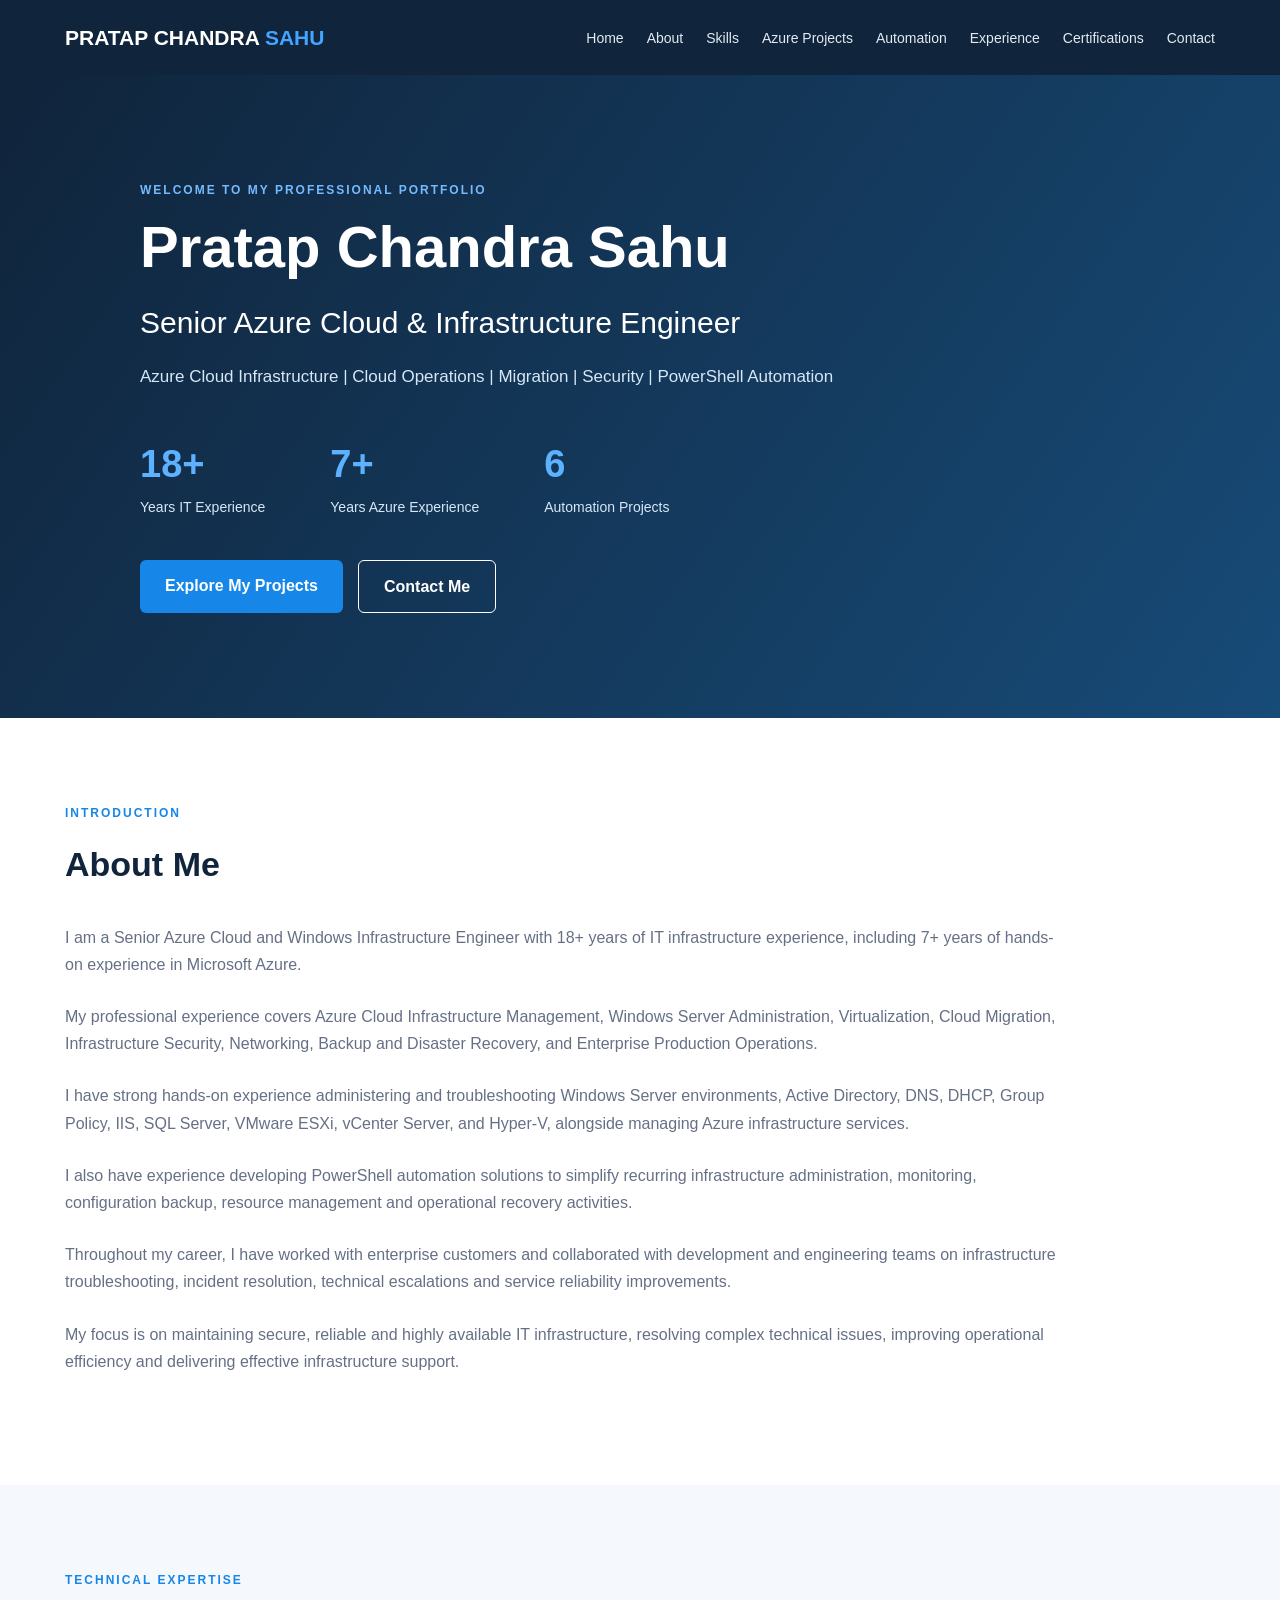
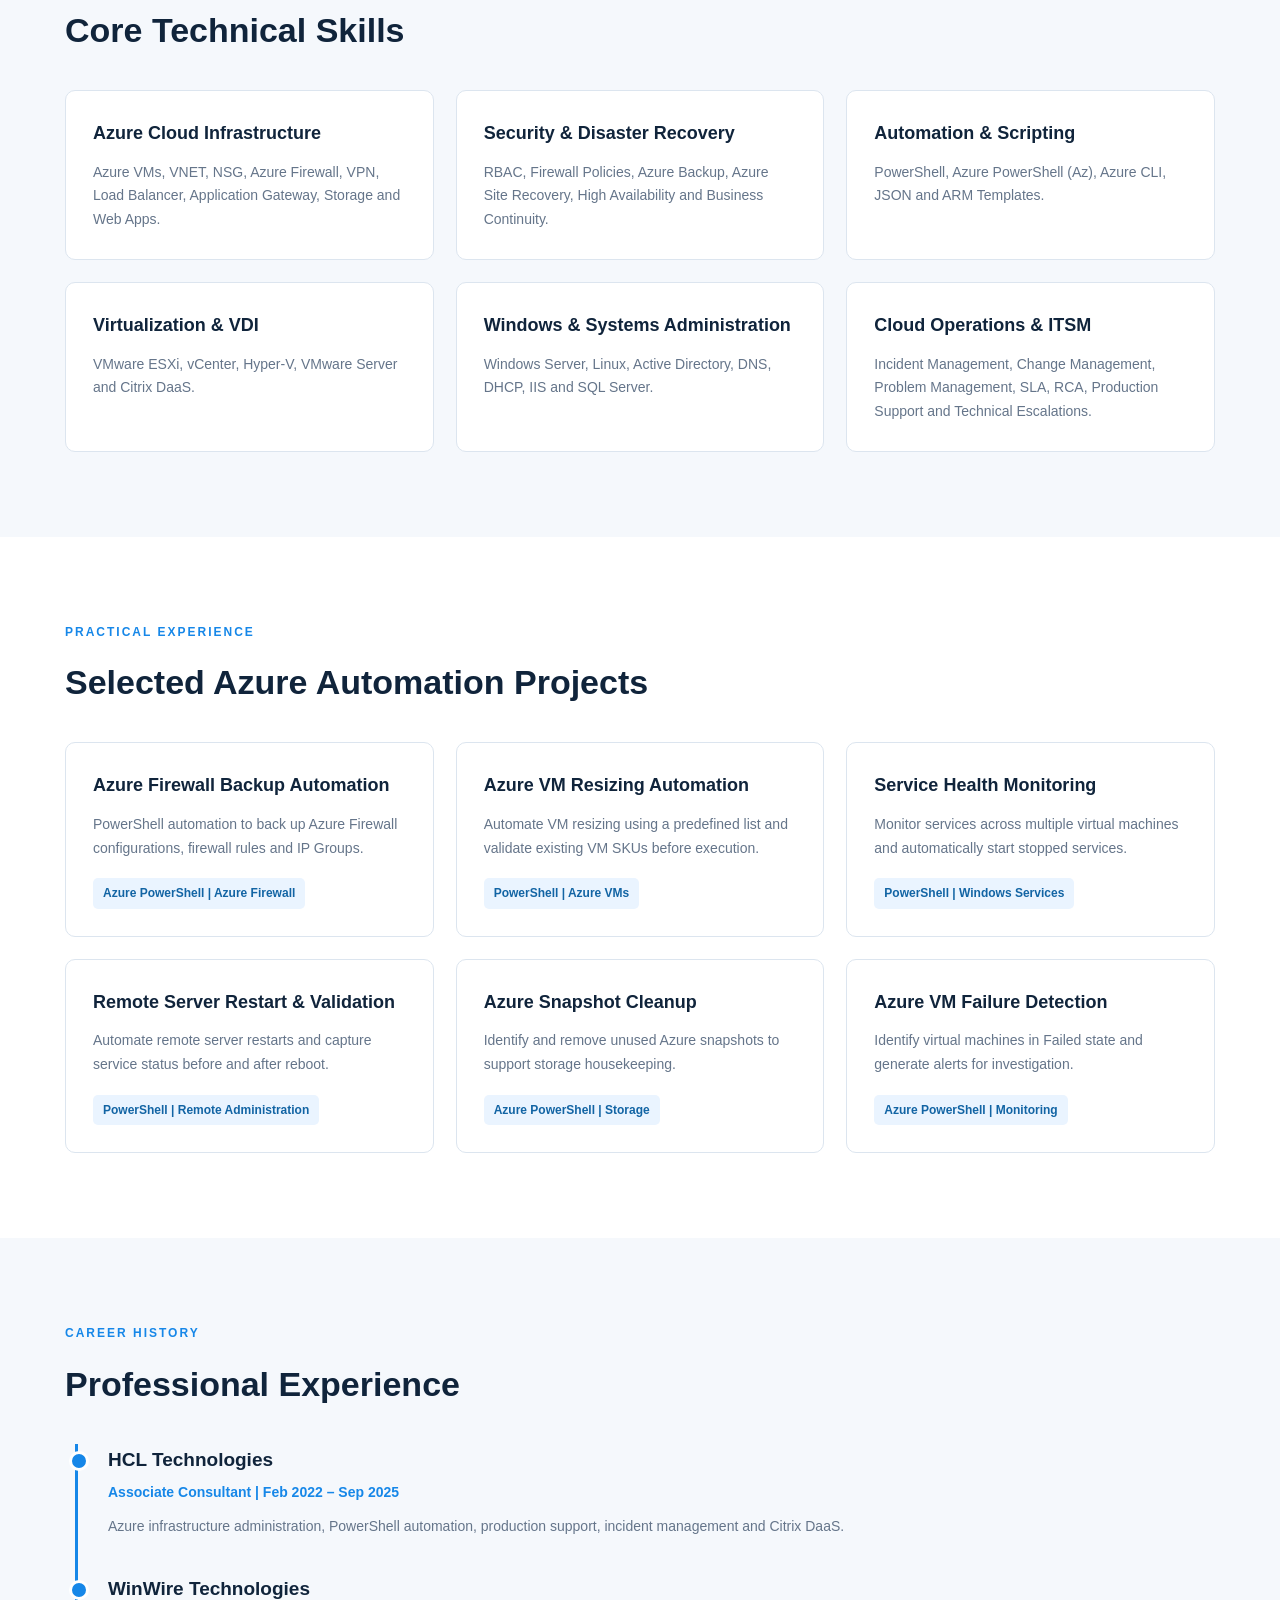
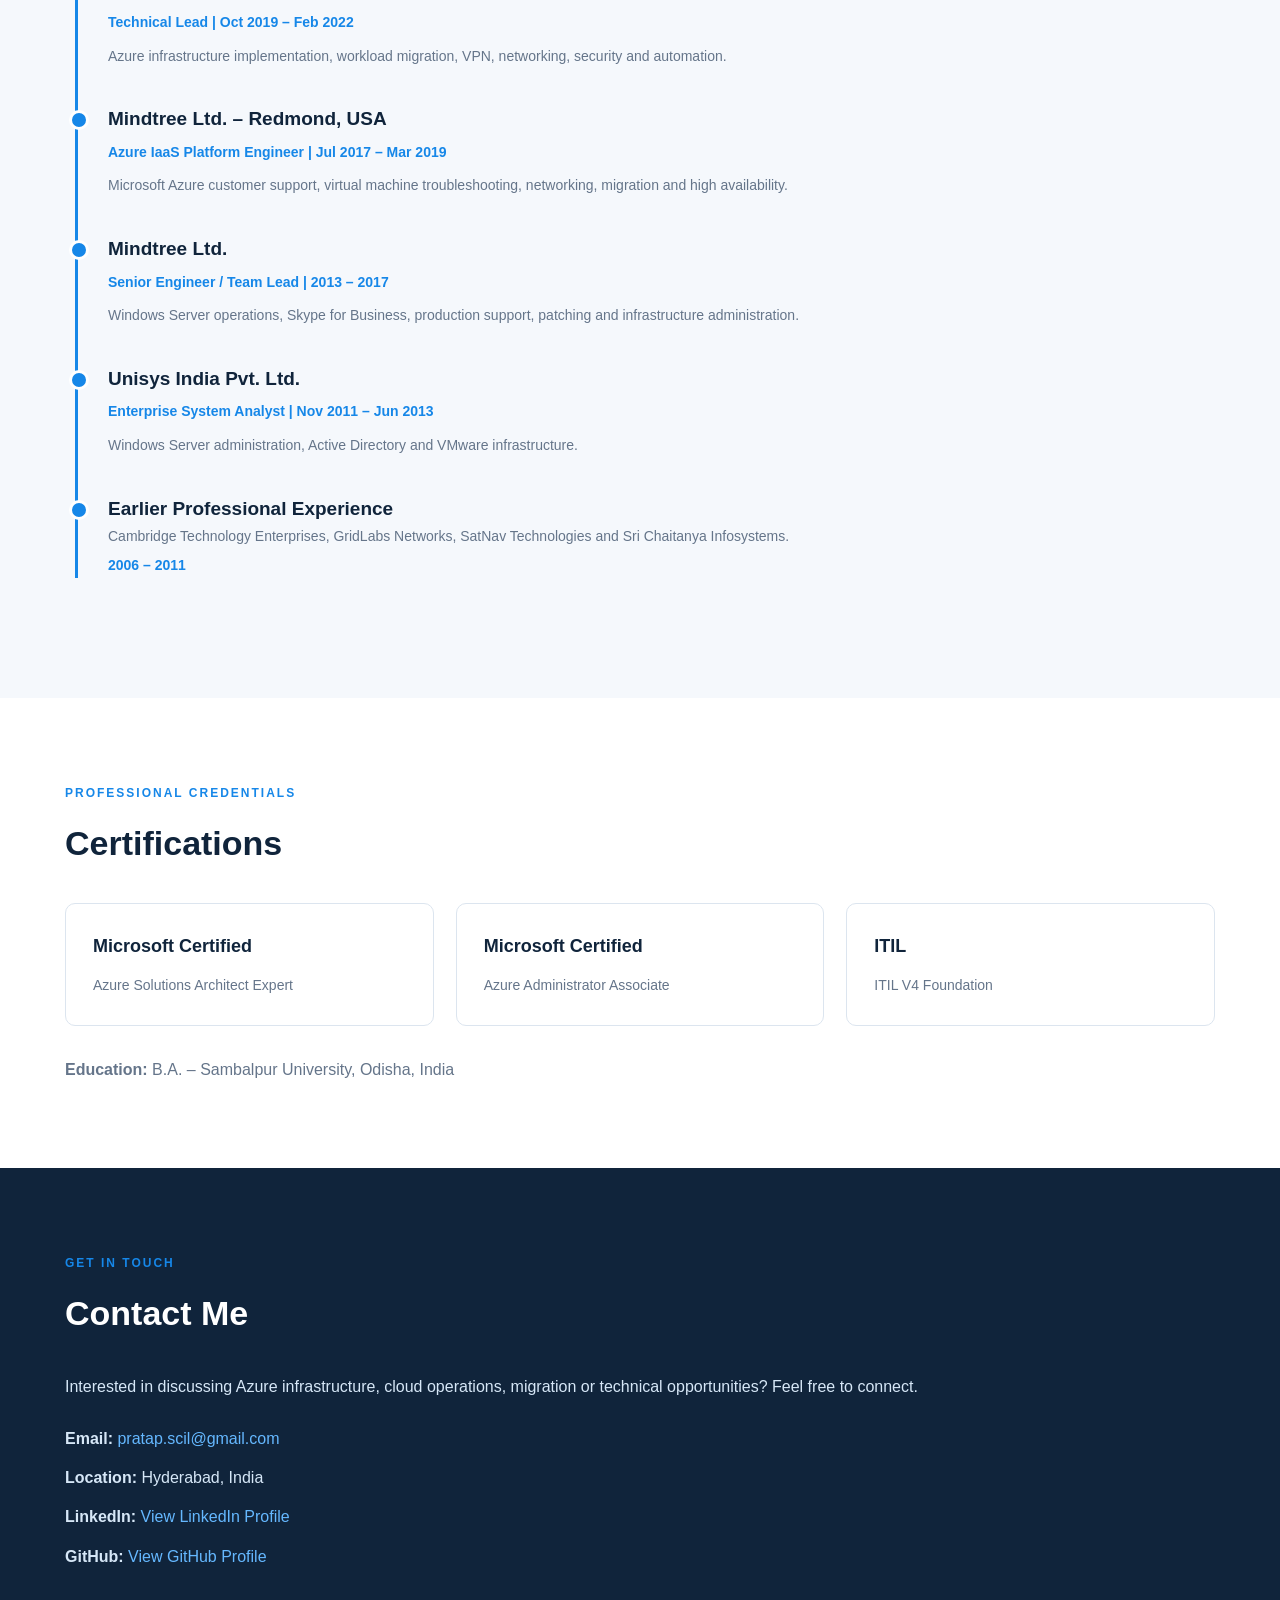
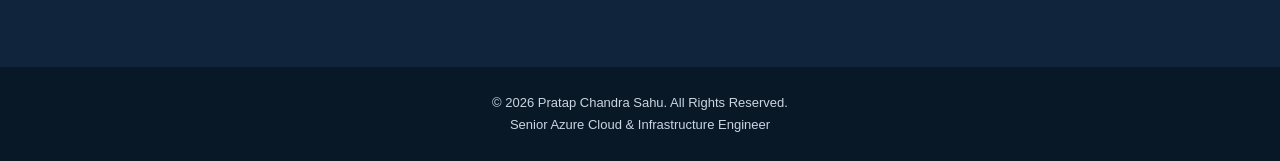
==== index.html @ 1f52c456 "Test automatic portfolio deployment" ====
<!DOCTYPE html>
<html lang="en">
<head>
    <meta charset="UTF-8">
    <meta name="viewport" content="width=device-width, initial-scale=1.0">

    <meta name="description" content="Professional p00ortfolio of Pratap Chandra Sahu, Senior Azure Cloud Engineer with 18+ years of IT experience and 7+ years of Azure experience.">

    <meta name="author" content="Pratap Chandra Sahuo">

    <title>Pratap Chandra Sahu | Senior Azure Cloud Engineer</title>

    <link rel="stylesheet" href="assets/css/style.css">
</head>

<body>

<!-- Navigation -->
<header class="header">
    <nav class="navbar container">

        <a href="#home" class="logo">
            PRATAP CHANDRA <span>SAHU</span>
        </a>

        <button class="menu-toggle"
                id="menuToggle"
                aria-label="Toggle navigation"
                aria-expanded="false">
            ☰
        </button>

        <ul class="nav-links" id="navLinks">
            <li><a href="#home">Home</a></li>
            <li><a href="#about">About</a></li>
            <li><a href="#skills">Skills</a></li>
            <li><a href="azure-projects.html">Azure Projects</a></li>
            <li><a href="automation.html">Automation</a></li>
            <li><a href="#experience">Experience</a></li>
            <li><a href="#certifications">Certifications</a></li>
            <li><a href="#contact">Contact</a></li>
        </ul>

    </nav>
</header>

<main>

<!-- Hero Section -->
<section id="home" class="hero">
    <div class="container hero-content">

        <p class="eyebrow">WELCOME TO MY PROFESSIONAL PORTFOLIO</p>

        <h1>
            Pratap Chandra Sahu
        </h1>

        <h2>
            Senior Azure Cloud & Infrastructure Engineer
        </h2>

        <p class="hero-description">
            Azure Cloud Infrastructure | Cloud Operations |
            Migration | Security | PowerShell Automation
        </p>

        <div class="experience-stats">
            <div>
                <strong>18+</strong>
                <span>Years IT Experience</span>
            </div>

            <div>
                <strong>7+</strong>
                <span>Years Azure Experience</span>
            </div>

            <div>
                <strong>6</strong>
                <span>Automation Projects</span>
            </div>
        </div>

        <div class="hero-buttons">
            <a href="#projects" class="btn btn-primary">
                Explore My Projects
            </a>

            <a href="#contact" class="btn btn-outline">
                Contact Me
            </a>
        </div>

    </div>
</section>

<!-- About Section -->
<section id="about" class="section">
    <div class="container">

        <p class="section-label">INTRODUCTION</p>
        <h2 class="section-title">About Me</h2>

        <p class="section-description">
            I am a Senior Azure Cloud and Windows Infrastructure
            Engineer with 18+ years of IT infrastructure experience,
            including 7+ years of hands-on experience in Microsoft Azure.
        </p>

        <p class="section-description">
            My professional experience covers Azure Cloud Infrastructure
            Management, Windows Server Administration, Virtualization,
            Cloud Migration, Infrastructure Security, Networking,
            Backup and Disaster Recovery, and Enterprise Production Operations.
        </p>

        <p class="section-description">
            I have strong hands-on experience administering and
            troubleshooting Windows Server environments, Active Directory,
            DNS, DHCP, Group Policy, IIS, SQL Server, VMware ESXi,
            vCenter Server, and Hyper-V, alongside managing Azure
            infrastructure services.
        </p>

        <p class="section-description">
            I also have experience developing PowerShell automation
            solutions to simplify recurring infrastructure administration,
            monitoring, configuration backup, resource management
            and operational recovery activities.
        </p>

        <p class="section-description">
            Throughout my career, I have worked with enterprise customers
            and collaborated with development and engineering teams on
            infrastructure troubleshooting, incident resolution,
            technical escalations and service reliability improvements.
        </p>

        <p class="section-description">
            My focus is on maintaining secure, reliable and highly
            available IT infrastructure, resolving complex technical
            issues, improving operational efficiency and delivering
            effective infrastructure support.
        </p>

    </div>
</section>

<!-- Technical Skills -->
<section id="skills" class="section section-alt">
    <div class="container">

        <p class="section-label">TECHNICAL EXPERTISE</p>
        <h2 class="section-title">Core Technical Skills</h2>

        <div class="skills-grid">

            <div class="skill-card">
                <h3>Azure Cloud Infrastructure</h3>
                <p>
                    Azure VMs, VNET, NSG, Azure Firewall,
                    VPN, Load Balancer, Application Gateway,
                    Storage and Web Apps.
                </p>
            </div>

            <div class="skill-card">
                <h3>Security & Disaster Recovery</h3>
                <p>
                    RBAC, Firewall Policies, Azure Backup,
                    Azure Site Recovery, High Availability
                    and Business Continuity.
                </p>
            </div>

            <div class="skill-card">
                <h3>Automation & Scripting</h3>
                <p>
                    PowerShell, Azure PowerShell (Az),
                    Azure CLI, JSON and ARM Templates.
                </p>
            </div>

            <div class="skill-card">
                <h3>Virtualization & VDI</h3>
                <p>
                    VMware ESXi, vCenter, Hyper-V,
                    VMware Server and Citrix DaaS.
                </p>
            </div>

            <div class="skill-card">
                <h3>Windows & Systems Administration</h3>
                <p>
                    Windows Server, Linux, Active Directory,
                    DNS, DHCP, IIS and SQL Server.
                </p>
            </div>

            <div class="skill-card">
                <h3>Cloud Operations & ITSM</h3>
                <p>
                    Incident Management, Change Management,
                    Problem Management, SLA, RCA,
                    Production Support and Technical Escalations.
                </p>
            </div>

        </div>
    </div>
</section>

<!-- Projects -->
<section id="projects" class="section">
    <div class="container">

        <p class="section-label">PRACTICAL EXPERIENCE</p>
        <h2 class="section-title">Selected Azure Automation Projects</h2>

        <div class="projects-grid">

            <div class="project-card">
                <h3>Azure Firewall Backup Automation</h3>
                <p>
                    PowerShell automation to back up Azure Firewall
                    configurations, firewall rules and IP Groups.
                </p>
                <span>Azure PowerShell | Azure Firewall</span>
            </div>

            <div class="project-card">
                <h3>Azure VM Resizing Automation</h3>
                <p>
                    Automate VM resizing using a predefined list
                    and validate existing VM SKUs before execution.
                </p>
                <span>PowerShell | Azure VMs</span>
            </div>

            <div class="project-card">
                <h3>Service Health Monitoring</h3>
                <p>
                    Monitor services across multiple virtual machines
                    and automatically start stopped services.
                </p>
                <span>PowerShell | Windows Services</span>
            </div>

            <div class="project-card">
                <h3>Remote Server Restart & Validation</h3>
                <p>
                    Automate remote server restarts and capture
                    service status before and after reboot.
                </p>
                <span>PowerShell | Remote Administration</span>
            </div>

            <div class="project-card">
                <h3>Azure Snapshot Cleanup</h3>
                <p>
                    Identify and remove unused Azure snapshots
                    to support storage housekeeping.
                </p>
                <span>Azure PowerShell | Storage</span>
            </div>

            <div class="project-card">
                <h3>Azure VM Failure Detection</h3>
                <p>
                    Identify virtual machines in Failed state
                    and generate alerts for investigation.
                </p>
                <span>Azure PowerShell | Monitoring</span>
            </div>

        </div>
    </div>
</section>

<!-- Experience -->
<section id="experience" class="section section-alt">
    <div class="container">

        <p class="section-label">CAREER HISTORY</p>
        <h2 class="section-title">Professional Experience</h2>

        <div class="timeline">

            <div class="timeline-item">
                <h3>HCL Technologies</h3>
                <p class="job-title">
                    Associate Consultant | Feb 2022 – Sep 2025
                </p>
                <p>
                    Azure infrastructure administration,
                    PowerShell automation, production support,
                    incident management and Citrix DaaS.
                </p>
            </div>

            <div class="timeline-item">
                <h3>WinWire Technologies</h3>
                <p class="job-title">
                    Technical Lead | Oct 2019 – Feb 2022
                </p>
                <p>
                    Azure infrastructure implementation,
                    workload migration, VPN, networking,
                    security and automation.
                </p>
            </div>

            <div class="timeline-item">
                <h3>Mindtree Ltd. – Redmond, USA</h3>
                <p class="job-title">
                    Azure IaaS Platform Engineer | Jul 2017 – Mar 2019
                </p>
                <p>
                    Microsoft Azure customer support,
                    virtual machine troubleshooting,
                    networking, migration and high availability.
                </p>
            </div>

            <div class="timeline-item">
                <h3>Mindtree Ltd.</h3>
                <p class="job-title">
                    Senior Engineer / Team Lead | 2013 – 2017
                </p>
                <p>
                    Windows Server operations, Skype for Business,
                    production support, patching and infrastructure
                    administration.
                </p>
            </div>

            <div class="timeline-item">
                <h3>Unisys India Pvt. Ltd.</h3>
                <p class="job-title">
                    Enterprise System Analyst | Nov 2011 – Jun 2013
                </p>
                <p>
                    Windows Server administration,
                    Active Directory and VMware infrastructure.
                </p>
            </div>

            <div class="timeline-item">
                <h3>Earlier Professional Experience</h3>
                <p>
                    Cambridge Technology Enterprises,
                    GridLabs Networks, SatNav Technologies
                    and Sri Chaitanya Infosystems.
                </p>
                <p class="job-title">
                    2006 – 2011
                </p>
            </div>

        </div>
    </div>
</section>

<!-- Certifications -->
<section id="certifications" class="section">
    <div class="container">

        <p class="section-label">PROFESSIONAL CREDENTIALS</p>
        <h2 class="section-title">Certifications</h2>

        <div class="certification-grid">

            <div class="certification-card">
                <h3>Microsoft Certified</h3>
                <p>Azure Solutions Architect Expert</p>
            </div>

            <div class="certification-card">
                <h3>Microsoft Certified</h3>
                <p>Azure Administrator Associate</p>
            </div>

            <div class="certification-card">
                <h3>ITIL</h3>
                <p>ITIL V4 Foundation</p>
            </div>

        </div>

        <p class="education">
            <strong>Education:</strong>
            B.A. – Sambalpur University, Odisha, India
        </p>

    </div>
</section>

<!-- Contact -->
<section id="contact" class="section contact-section">
    <div class="container">

        <p class="section-label">GET IN TOUCH</p>
        <h2 class="section-title">Contact Me</h2>

        <p>
            Interested in discussing Azure infrastructure,
            cloud operations, migration or technical opportunities?
            Feel free to connect.
        </p>

        <div class="contact-details">

            <p>
                <strong>Email:</strong>
                <a href="mailto:pratap.scil@gmail.com">
                    pratap.scil@gmail.com
                </a>
            </p>

            <p>
                <strong>Location:</strong> Hyderabad, India
            </p>

            <p>
                <strong>LinkedIn:</strong>
                <a href="https://www.linkedin.com/in/pratap-sahu/"
                   target="_blank"
                   rel="noopener noreferrer">
                    View LinkedIn Profile
                </a>
            </p>

            <p>
                <strong>GitHub:</strong>
                <a href="https://github.com/pratapscilgit/Pratap_Sahu.github.io"
                   target="_blank"
                   rel="noopener noreferrer">
                    View GitHub Profile
                </a>
            </p>

        </div>

    </div>
</section>

</main>

<!-- Footer -->
<footer class="footer">
    <div class="container">
        <p>
            &copy; <span id="currentYear"></span>
            Pratap Chandra Sahu. All Rights Reserved.
        </p>
        <p>Senior Azure Cloud & Infrastructure Engineer</p>
    </div>
</footer>

<script src="assets/js/script.js"></script>

</body>
</html>
---- assets/css/style.css ----
/* ==================================
   GLOBAL SETTINGS
================================== */

:root {
    --navy: #10243b;
    --navy-light: #193957;
    --azure: #1687e8;
    --azure-light: #eaf4ff;
    --white: #ffffff;
    --background: #f5f8fc;
    --text: #263445;
    --muted: #65758a;
    --border: #dce5ef;
}

* {
    margin: 0;
    padding: 0;
    box-sizing: border-box;
    scroll-behavior: smooth;
}

body {
    font-family: "Segoe UI", Arial, sans-serif;
    color: var(--text);
    background: var(--white);
    line-height: 1.7;
}

a {
    text-decoration: none;
}

.container {
    width: 90%;
    max-width: 1150px;
    margin: auto;
}

/* ==================================
   NAVIGATION
================================== */

.header {
    background: var(--navy);
    position: sticky;
    top: 0;
    z-index: 1000;
}

.navbar {
    min-height: 75px;
    display: flex;
    justify-content: space-between;
    align-items: center;
}

.logo {
    color: var(--white);
    font-size: 21px;
    font-weight: 800;
}

.logo span {
    color: #42a5ff;
}

.nav-links {
    display: flex;
    list-style: none;
    gap: 23px;
}

.nav-links a {
    color: #e2eaf4;
    font-size: 14px;
    transition: 0.3s;
}

.nav-links a:hover {
    color: #55adff;
}

.menu-toggle {
    display: none;
    background: none;
    color: white;
    border: none;
    font-size: 27px;
    cursor: pointer;
}

/* ==================================
   HERO SECTION
================================== */

.hero {
    background: linear-gradient(
        125deg,
        #10243b,
        #174b78
    );
    color: var(--white);
    padding: 105px 0;
}

.hero-content {
    max-width: 1000px;
}

.eyebrow,
.section-label {
    color: var(--azure);
    font-size: 12px;
    font-weight: 800;
    letter-spacing: 2px;
    margin-bottom: 12px;
}

.hero .eyebrow {
    color: #75baff;
}

.hero h1 {
    font-size: clamp(36px, 6vw, 58px);
    line-height: 1.2;
    margin-bottom: 15px;
}

.hero h2 {
    font-size: clamp(20px, 3vw, 30px);
    font-weight: 500;
    margin-bottom: 15px;
}

.hero-description {
    color: #d6e7f7;
    font-size: 17px;
    max-width: 750px;
}

.experience-stats {
    display: flex;
    gap: 65px;
    margin: 40px 0;
    flex-wrap: wrap;
}

.experience-stats div {
    display: flex;
    flex-direction: column;
}

.experience-stats strong {
    font-size: 38px;
    color: #5db2ff;
}

.experience-stats span {
    color: #d6e7f7;
    font-size: 14px;
}

.hero-buttons {
    display: flex;
    flex-wrap: wrap;
    gap: 15px;
}

.btn {
    display: inline-block;
    padding: 12px 25px;
    border-radius: 6px;
    font-weight: 700;
    transition: 0.3s;
}

.btn-primary {
    background: var(--azure);
    color: white;
}

.btn-primary:hover {
    background: #0872cd;
}

.btn-outline {
    border: 1px solid white;
    color: white;
}

.btn-outline:hover {
    background: white;
    color: var(--navy);
}

/* ==================================
   GENERAL SECTIONS
================================== */

.section {
    padding: 85px 0;
}

.section-alt {
    background: var(--background);
}

.section-title {
    color: var(--navy);
    font-size: 34px;
    margin-bottom: 30px;
}

.section-description {
    color: var(--muted);
    font-size: 16px;
    margin-bottom: 18px;
    max-width: 1000px;
}

/* ==================================
   SKILLS
================================== */

.skills-grid,
.projects-grid,
.certification-grid {
    display: grid;
    grid-template-columns: repeat(3, 1fr);
    gap: 22px;
}

.skill-card,
.project-card,
.certification-card {
    background: white;
    padding: 27px;
    border: 1px solid var(--border);
    border-radius: 10px;
    transition: 0.3s;
}

.skill-card:hover,
.project-card:hover,
.certification-card:hover {
    transform: translateY(-5px);
    border-color: var(--azure);
    box-shadow: 0 8px 25px rgba(16, 36, 59, 0.08);
}

.skill-card h3,
.project-card h3,
.certification-card h3 {
    color: var(--navy);
    margin-bottom: 12px;
    font-size: 18px;
}

.skill-card p,
.project-card p,
.certification-card p {
    color: var(--muted);
    font-size: 14px;
}

.project-card span {
    display: inline-block;
    margin-top: 18px;
    padding: 5px 10px;
    background: var(--azure-light);
    color: #1264a4;
    border-radius: 5px;
    font-size: 12px;
    font-weight: 600;
}

/* ==================================
   EXPERIENCE TIMELINE
================================== */

.timeline {
    border-left: 3px solid var(--azure);
    padding-left: 30px;
    margin-left: 10px;
}

.timeline-item {
    position: relative;
    margin-bottom: 35px;
}

.timeline-item::before {
    content: "";
    position: absolute;
    left: -39px;
    top: 7px;
    width: 14px;
    height: 14px;
    background: var(--azure);
    border: 3px solid white;
    border-radius: 50%;
}

.timeline-item h3 {
    color: var(--navy);
    font-size: 19px;
}

.timeline-item p {
    color: var(--muted);
    font-size: 14px;
}

.job-title {
    color: var(--azure) !important;
    font-weight: 700;
    margin: 5px 0 10px;
}

/* ==================================
   CERTIFICATIONS
================================== */

.education {
    margin-top: 30px;
    color: var(--muted);
}

/* ==================================
   CONTACT
================================== */

.contact-section {
    background: var(--navy);
    color: white;
}

.contact-section .section-title {
    color: white;
}

.contact-section > .container > p:not(.section-label) {
    color: #d6e7f7;
    margin-bottom: 25px;
}

.contact-details p {
    margin: 12px 0;
    color: #d6e7f7;
}

.contact-details a {
    color: #65b8ff;
}

/* ==================================
   FOOTER
================================== */

.footer {
    background: #091827;
    color: #cbd5e1;
    text-align: center;
    padding: 25px 0;
    font-size: 13px;
}

/* ==================================
   RESPONSIVE DESIGN
================================== */

@media (max-width: 900px) {

    .nav-links {
        gap: 12px;
    }

    .nav-links a {
        font-size: 12px;
    }

    .skills-grid,
    .projects-grid,
    .certification-grid {
        grid-template-columns: repeat(2, 1fr);
    }
}

@media (max-width: 700px) {

    .navbar {
        position: relative;
    }

    .menu-toggle {
        display: block;
    }

    .nav-links {
        display: none;
        position: absolute;
        top: 75px;
        left: 0;
        width: 100%;
        background: var(--navy);
        flex-direction: column;
        padding: 20px 5%;
        gap: 15px;
    }

    .nav-links.active {
        display: flex;
    }

    .hero {
        padding: 70px 0;
    }

    .experience-stats {
        gap: 25px;
    }

    .section {
        padding: 60px 0;
    }

    .skills-grid,
    .projects-grid,
    .certification-grid {
        grid-template-columns: 1fr;
    }

    .section-title {
        font-size: 28px;
    }
}

/* ==================================
   AZURE INFRASTRUCTURE PROJECTS
================================== */

.azure-projects-grid {
    display: grid;
    grid-template-columns: repeat(2, 1fr);
    gap: 25px;
}

.azure-project-card {
    background: #ffffff;
    padding: 30px;
    border: 1px solid var(--border);
    border-radius: 12px;
    position: relative;
    transition: 0.3s ease;
}

.azure-project-card:hover {
    transform: translateY(-5px);
    border-color: var(--azure);
    box-shadow: 0 10px 30px rgba(16, 36, 59, 0.10);
}

.project-number {
    display: inline-flex;
    align-items: center;
    justify-content: center;
    width: 42px;
    height: 42px;
    background: var(--azure-light);
    color: var(--azure);
    border-radius: 8px;
    font-weight: 800;
    margin-bottom: 18px;
}

.azure-project-card h3 {
    color: var(--navy);
    font-size: 20px;
    margin-bottom: 15px;
}

.project-overview {
    color: var(--muted);
    font-size: 14px;
    margin-bottom: 22px;
}

.azure-project-card h4 {
    color: var(--navy);
    font-size: 15px;
    margin: 18px 0 10px;
}

.azure-project-card ul {
    padding-left: 20px;
    color: var(--muted);
    font-size: 14px;
}

.azure-project-card li {
    margin-bottom: 8px;
}

.technology-tags {
    display: flex;
    flex-wrap: wrap;
    gap: 8px;
    margin-top: 12px;
}

.technology-tags span {
    background: var(--azure-light);
    color: #1264a4;
    padding: 6px 11px;
    border-radius: 5px;
    font-size: 12px;
    font-weight: 600;
}

/* Responsive Azure project cards */

@media (max-width: 800px) {

    .azure-projects-grid {
        grid-template-columns: 1fr;
    }

}

/* ==================================
   POWERSHELL AUTOMATION PROJECTS
================================== */

.automation-grid {
    display: grid;
    grid-template-columns: repeat(2, 1fr);
    gap: 25px;
}

.automation-card {
    background: #ffffff;
    padding: 30px;
    border: 1px solid var(--border);
    border-radius: 12px;
    transition: 0.3s ease;
}

.automation-card:hover {
    transform: translateY(-5px);
    border-color: var(--azure);
    box-shadow: 0 10px 30px rgba(16, 36, 59, 0.10);
}

.automation-card h3 {
    color: var(--navy);
    font-size: 20px;
    margin-bottom: 14px;
}

.automation-card p {
    color: var(--muted);
    font-size: 14px;
    margin-bottom: 18px;
}

.automation-card h4 {
    color: var(--navy);
    font-size: 15px;
    margin: 18px 0 10px;
}

.automation-card ul {
    padding-left: 20px;
    color: var(--muted);
    font-size: 14px;
}

.automation-card li {
    margin-bottom: 8px;
}

.project-link {
    display: inline-block;
    margin-top: 22px;
    color: var(--azure);
    font-size: 14px;
    font-weight: 700;
}

.project-link:hover {
    color: var(--navy);
    text-decoration: underline;
}

/* Responsive layout */

@media (max-width: 800px) {

    .automation-grid {
        grid-template-columns: 1fr;
    }

}


/* Professional Experience Page */

.experience-section {
    margin-top: 55px;
}

.experience-section h2 {
    color: #142d4e;
    font-size: 27px;
    margin-bottom: 10px;
}

.section-description {
    color: #667085;
    line-height: 1.7;
    margin-bottom: 25px;
}

.experience-list {
    display: grid;
    gap: 22px;
}

.experience-card {
    background: #ffffff;
    border: 1px solid #e4eaf1;
    border-left: 4px solid #1683e8;
    border-radius: 8px;
    padding: 25px;
    box-shadow: 0 4px 14px rgba(20, 45, 78, 0.05);
}

.experience-header {
    display: flex;
    justify-content: space-between;
    align-items: flex-start;
    gap: 15px;
    flex-wrap: wrap;
}

.experience-card h3 {
    color: #142d4e;
    font-size: 21px;
    margin: 0 0 6px;
}

.experience-card h4 {
    color: #1683e8;
    font-size: 16px;
    font-weight: 600;
    margin: 0;
}

.experience-date {
    color: #475467;
    background: #eef5fc;
    padding: 7px 12px;
    border-radius: 5px;
    font-size: 13px;
    font-weight: 600;
}

.experience-client {
    color: #667085;
    font-size: 14px;
    margin: 15px 0;
}

.experience-card ul {
    padding-left: 21px;
    margin-bottom: 0;
}

.experience-card li {
    color: #526174;
    line-height: 1.75;
    margin-bottom: 8px;
}

.earlier-experience {
    margin-top: 65px;
}

.compact-experience {
    padding: 22px 25px;
}

.compact-experience li:last-child {
    margin-bottom: 0;
}

/* Mobile layout */

@media (max-width: 768px) {
    .experience-section {
        margin-top: 40px;
    }

    .experience-section h2 {
        font-size: 23px;
    }

    .experience-card {
        padding: 19px;
    }

    .experience-header {
        flex-direction: column;
        gap: 12px;
    }

    .experience-date {
        display: inline-block;
    }

    .experience-card h3 {
        font-size: 19px;
    }

    .experience-card li {
        font-size: 14px;
    }
}
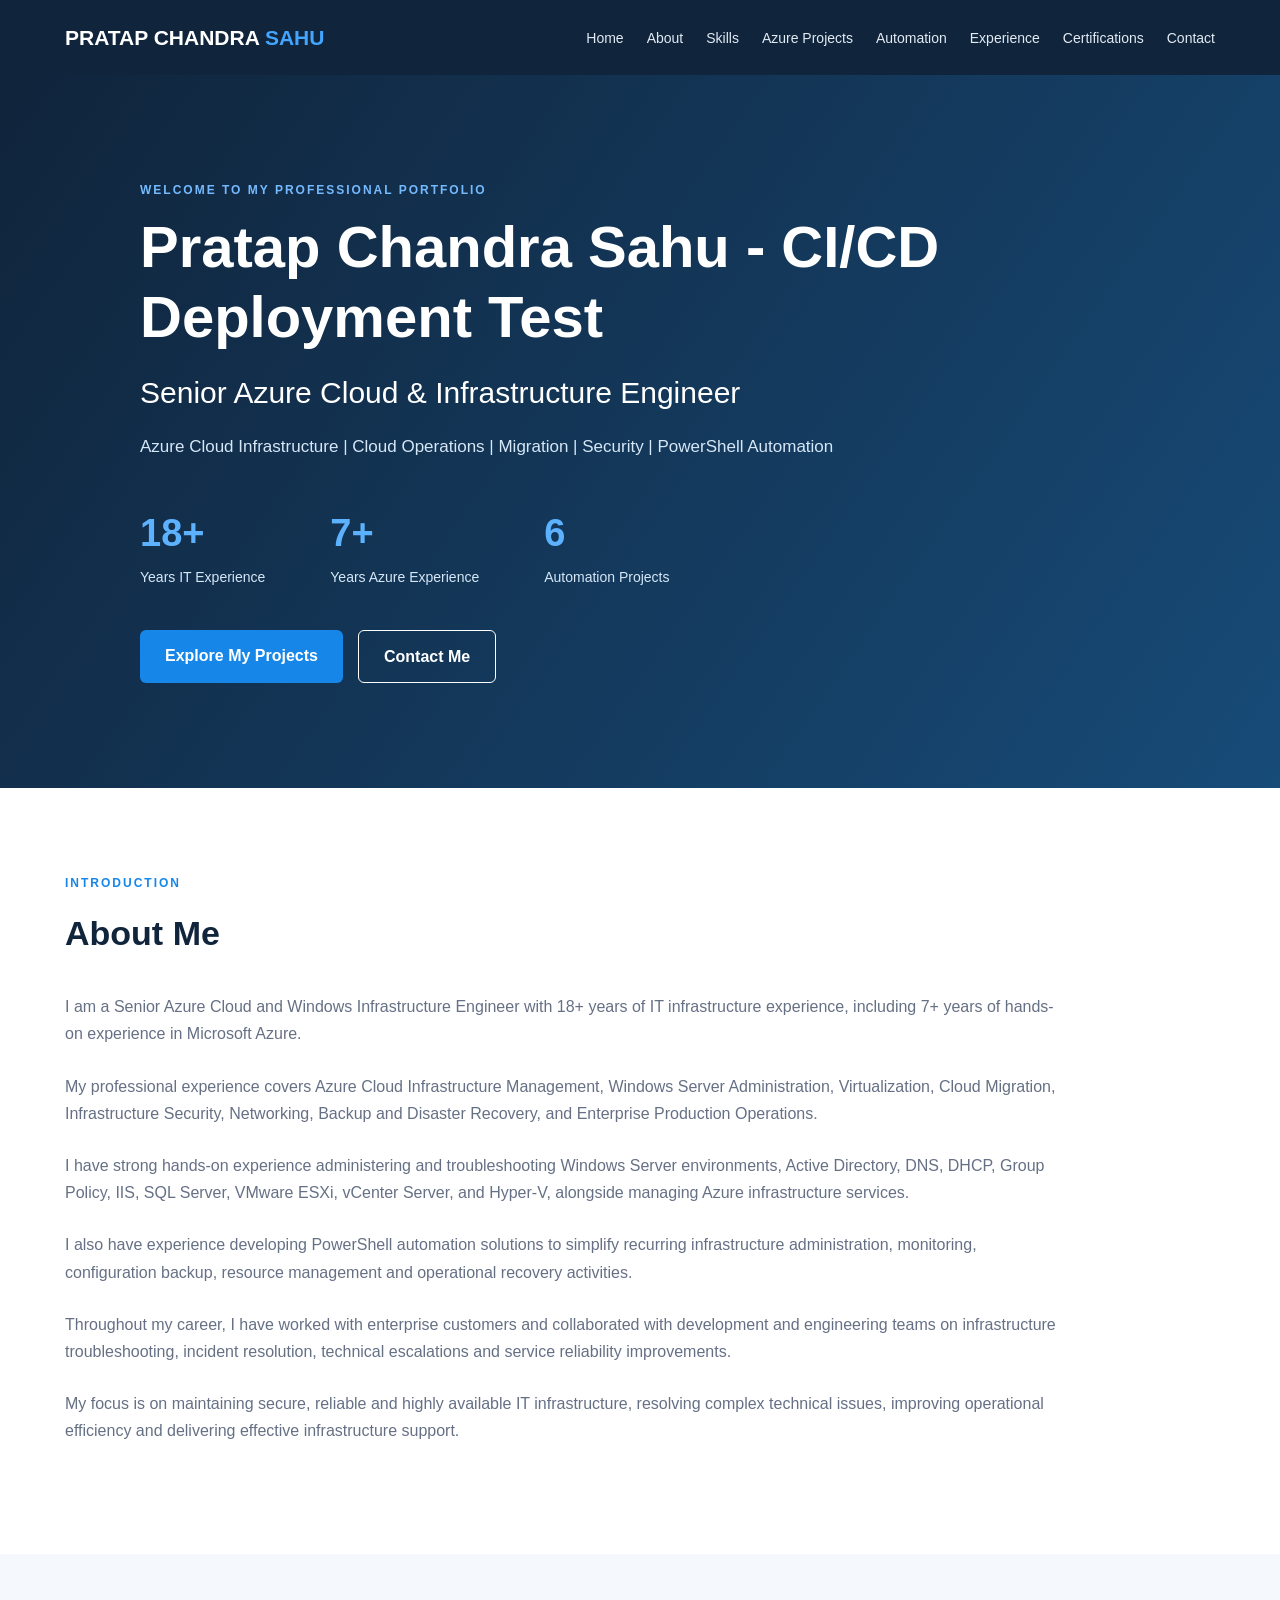
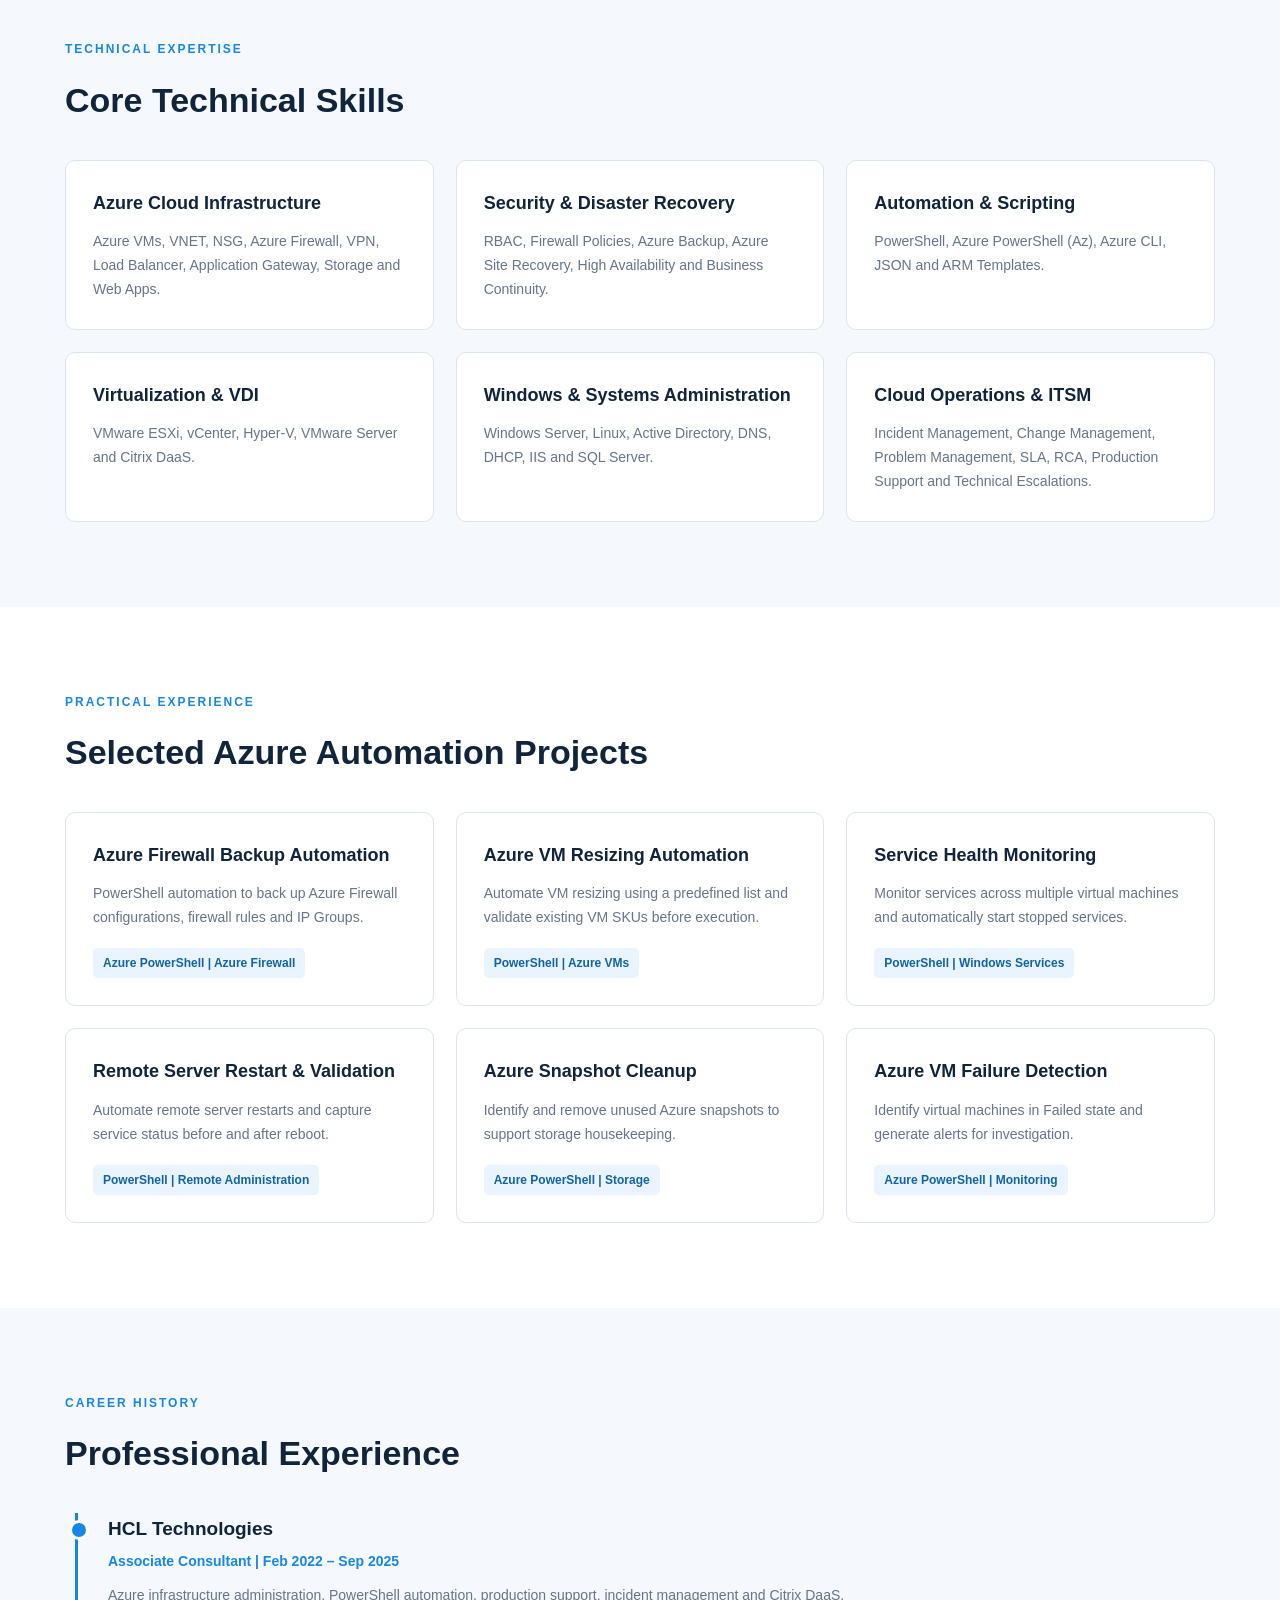
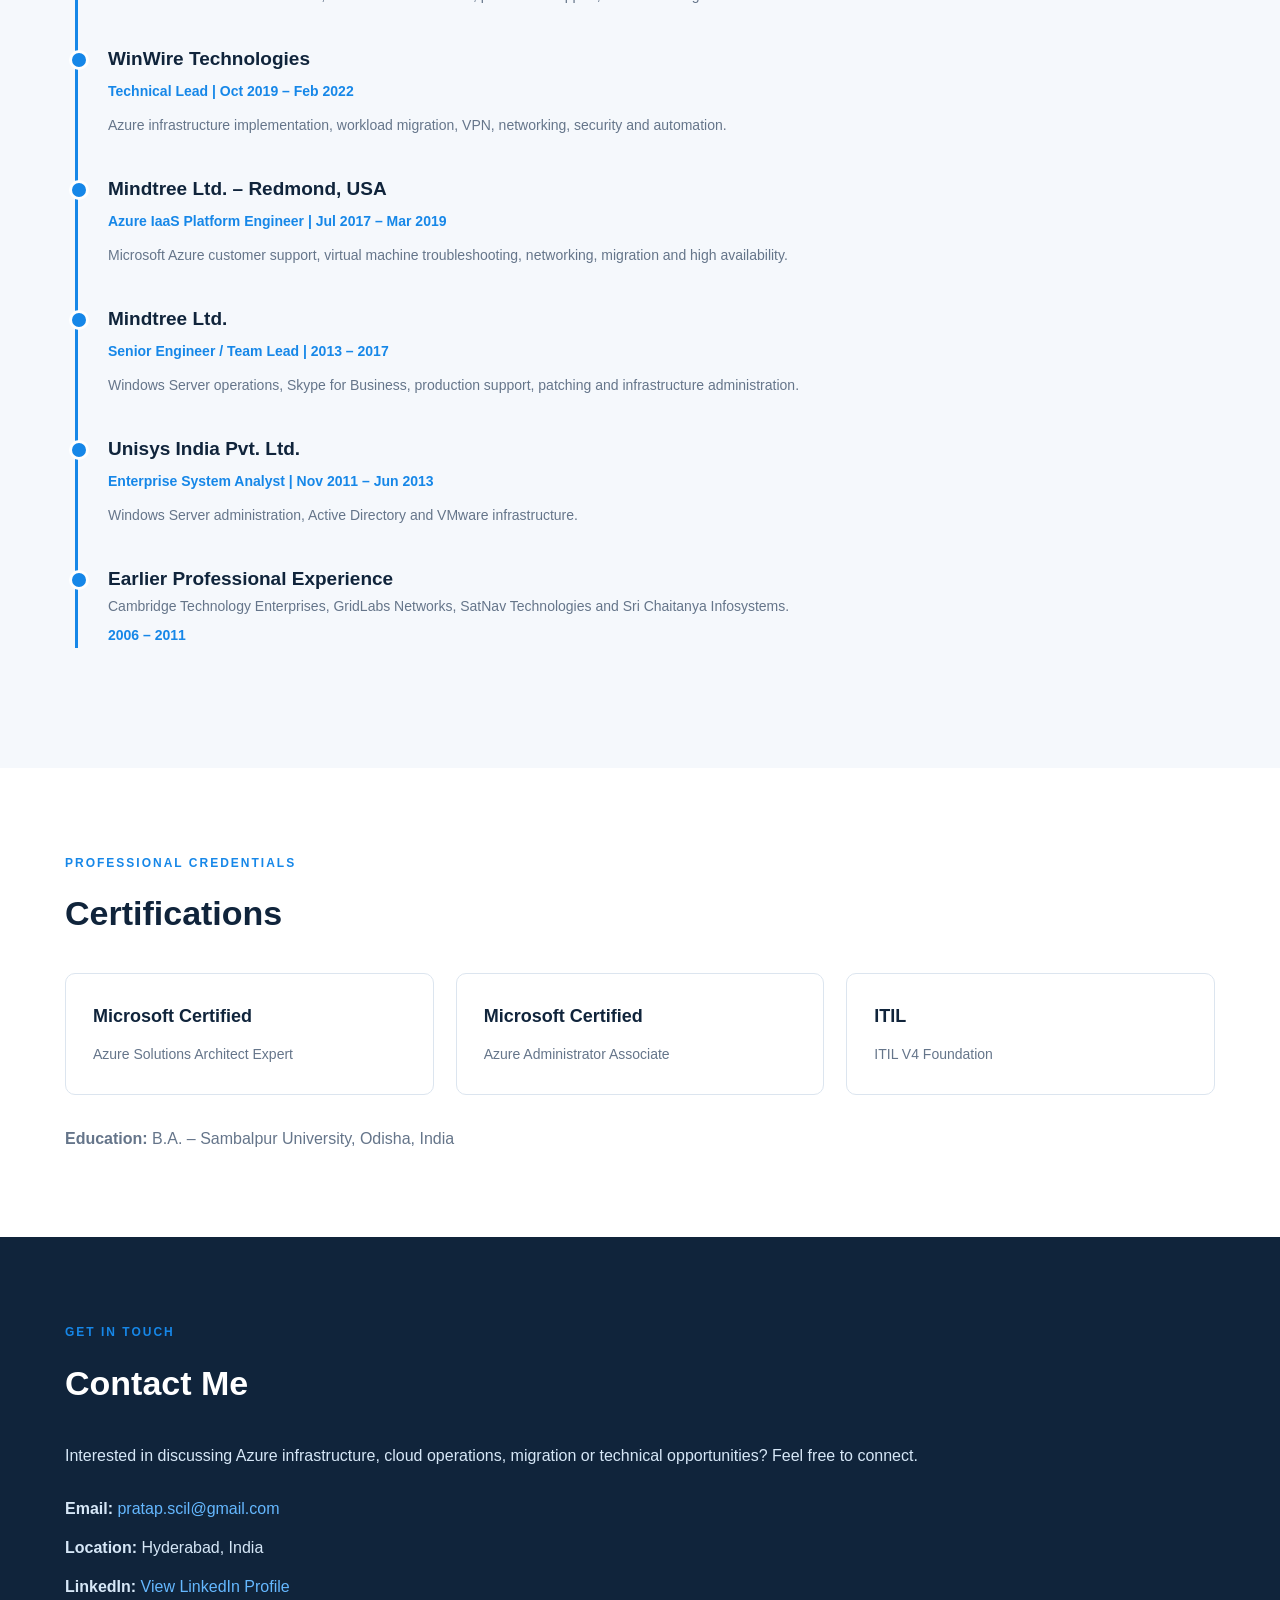
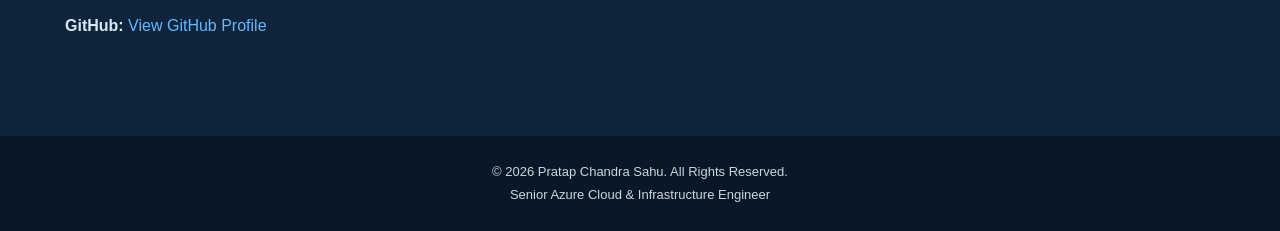
==== commit bcb6a993: "Test visible CI CD deployment" ====
--- a/index.html
+++ b/index.html
@@ -5,7 +5,7 @@
     <meta charset="UTF-8">
     <meta name="viewport" content="width=device-width, initial-scale=1.0">
 
-    <meta name="description" content="Professional p00ortfolio of Pratap Chandra Sahu, Senior Azure Cloud Engineer with 18+ years of IT experience and 7+ years of Azure experience.">
+    <meta name="description" content="Professional portfolio of Pratap Chandra Sahu, Senior Azure Cloud Engineer with 18+ years of IT experience and 7+ years of Azure experience.">
 
     <meta name="author" content="Pratap Chandra Sahuo">
 
@@ -54,7 +54,7 @@
         <p class="eyebrow">WELCOME TO MY PROFESSIONAL PORTFOLIO</p>
 
         <h1>
-            Pratap Chandra Sahu
+            Pratap Chandra Sahu - CI/CD Deployment Test
         </h1>
 
         <h2>
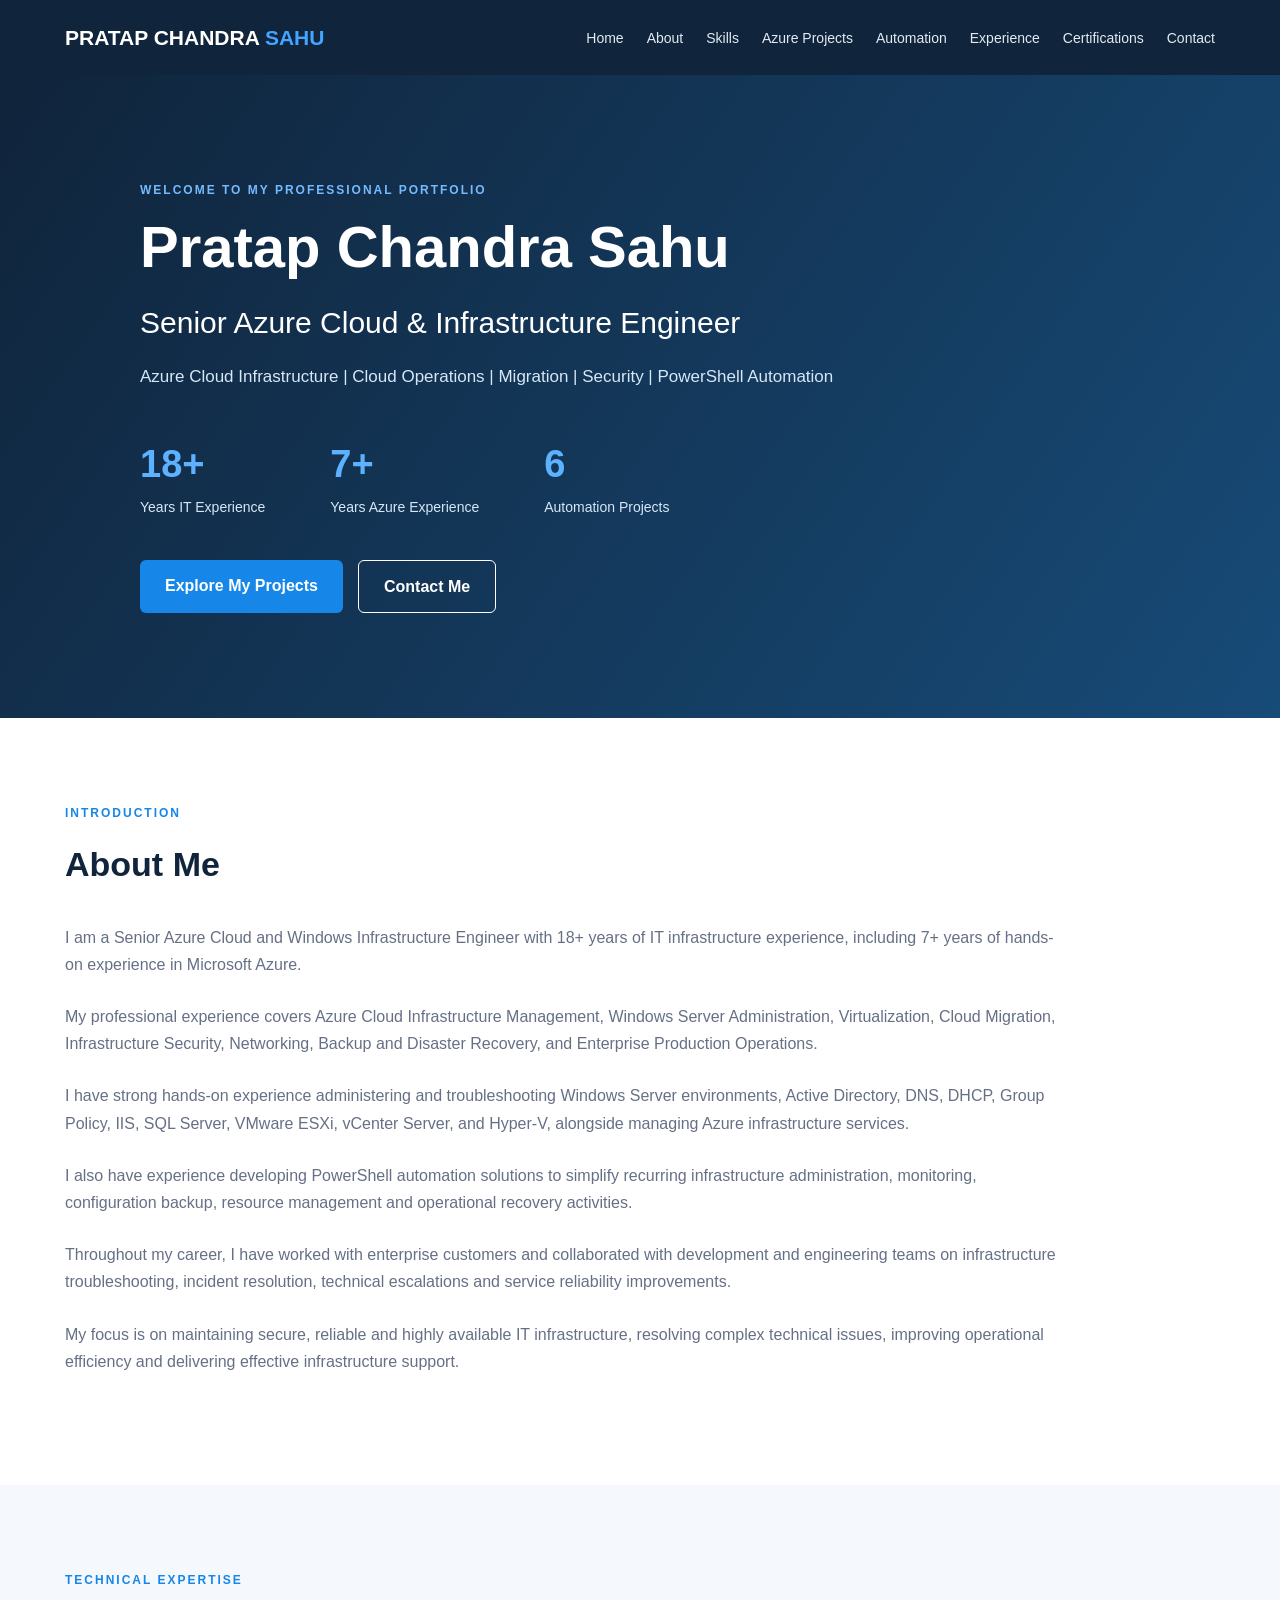
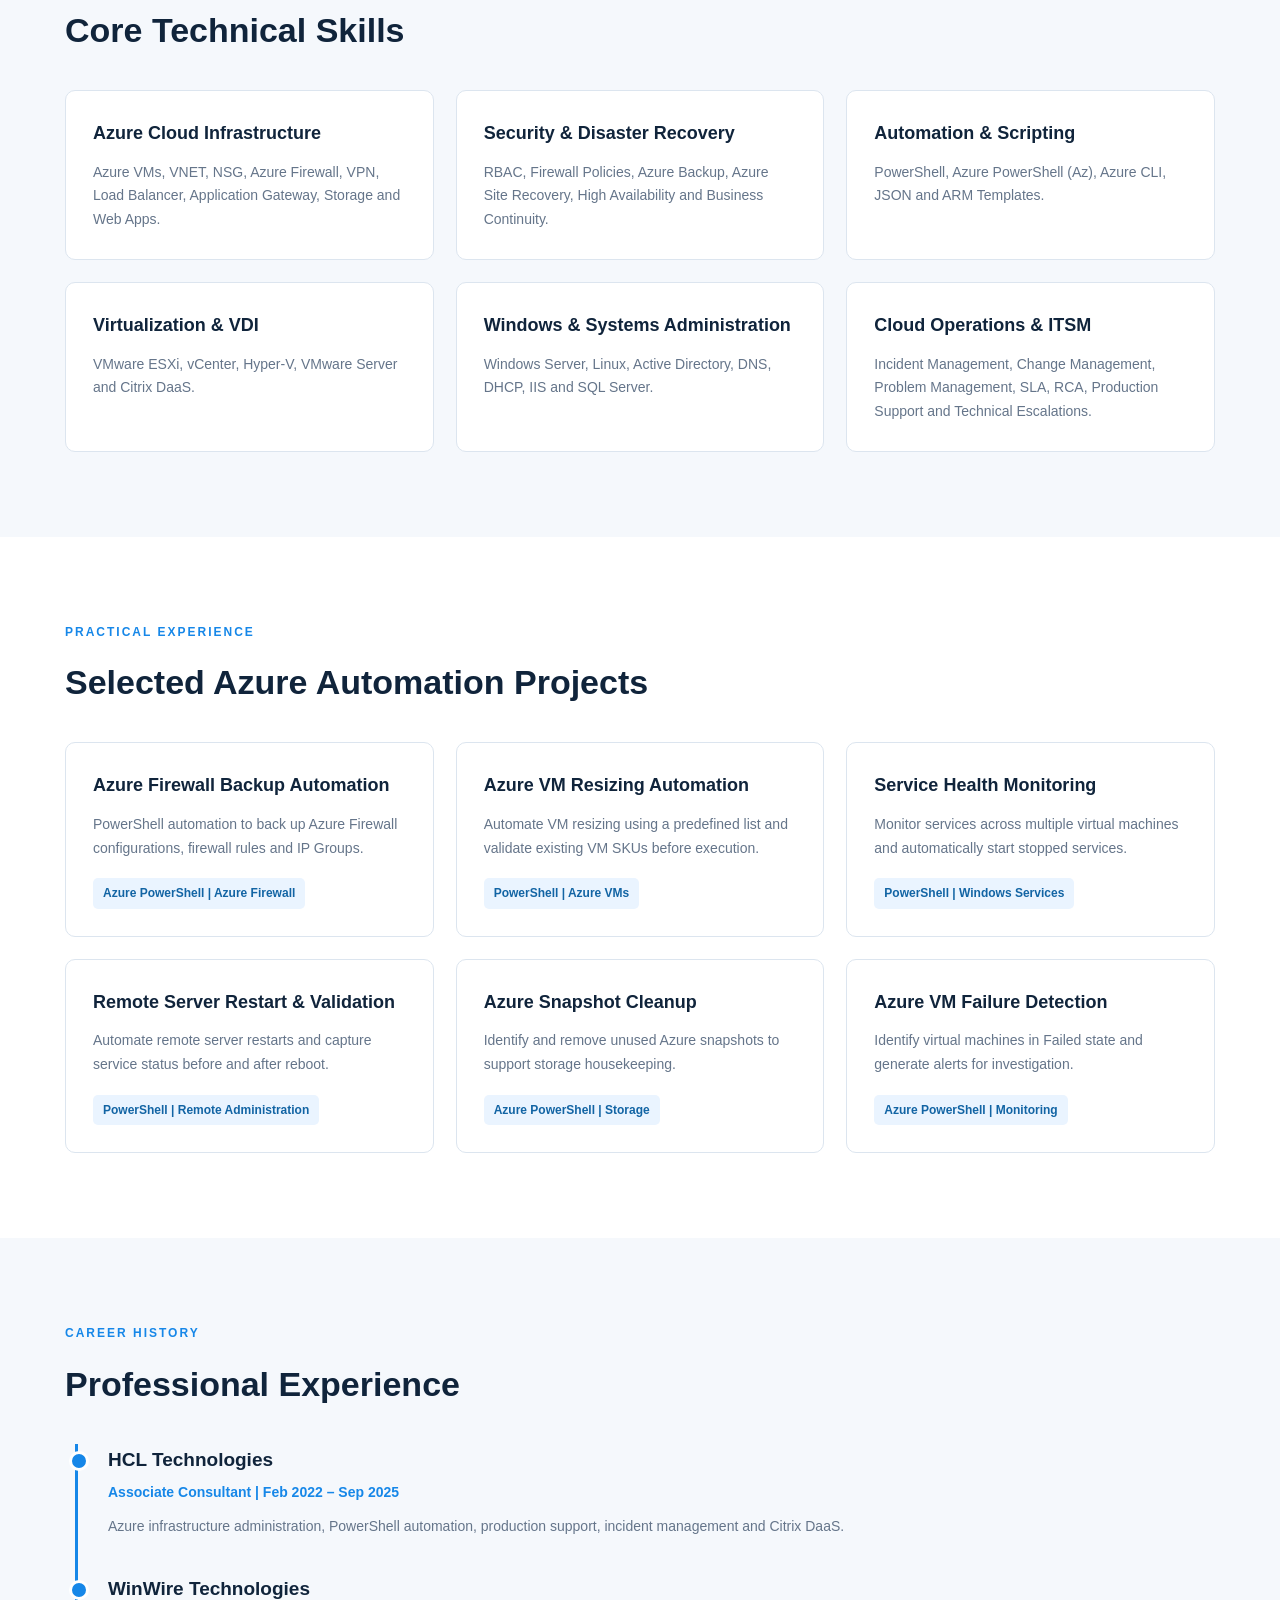
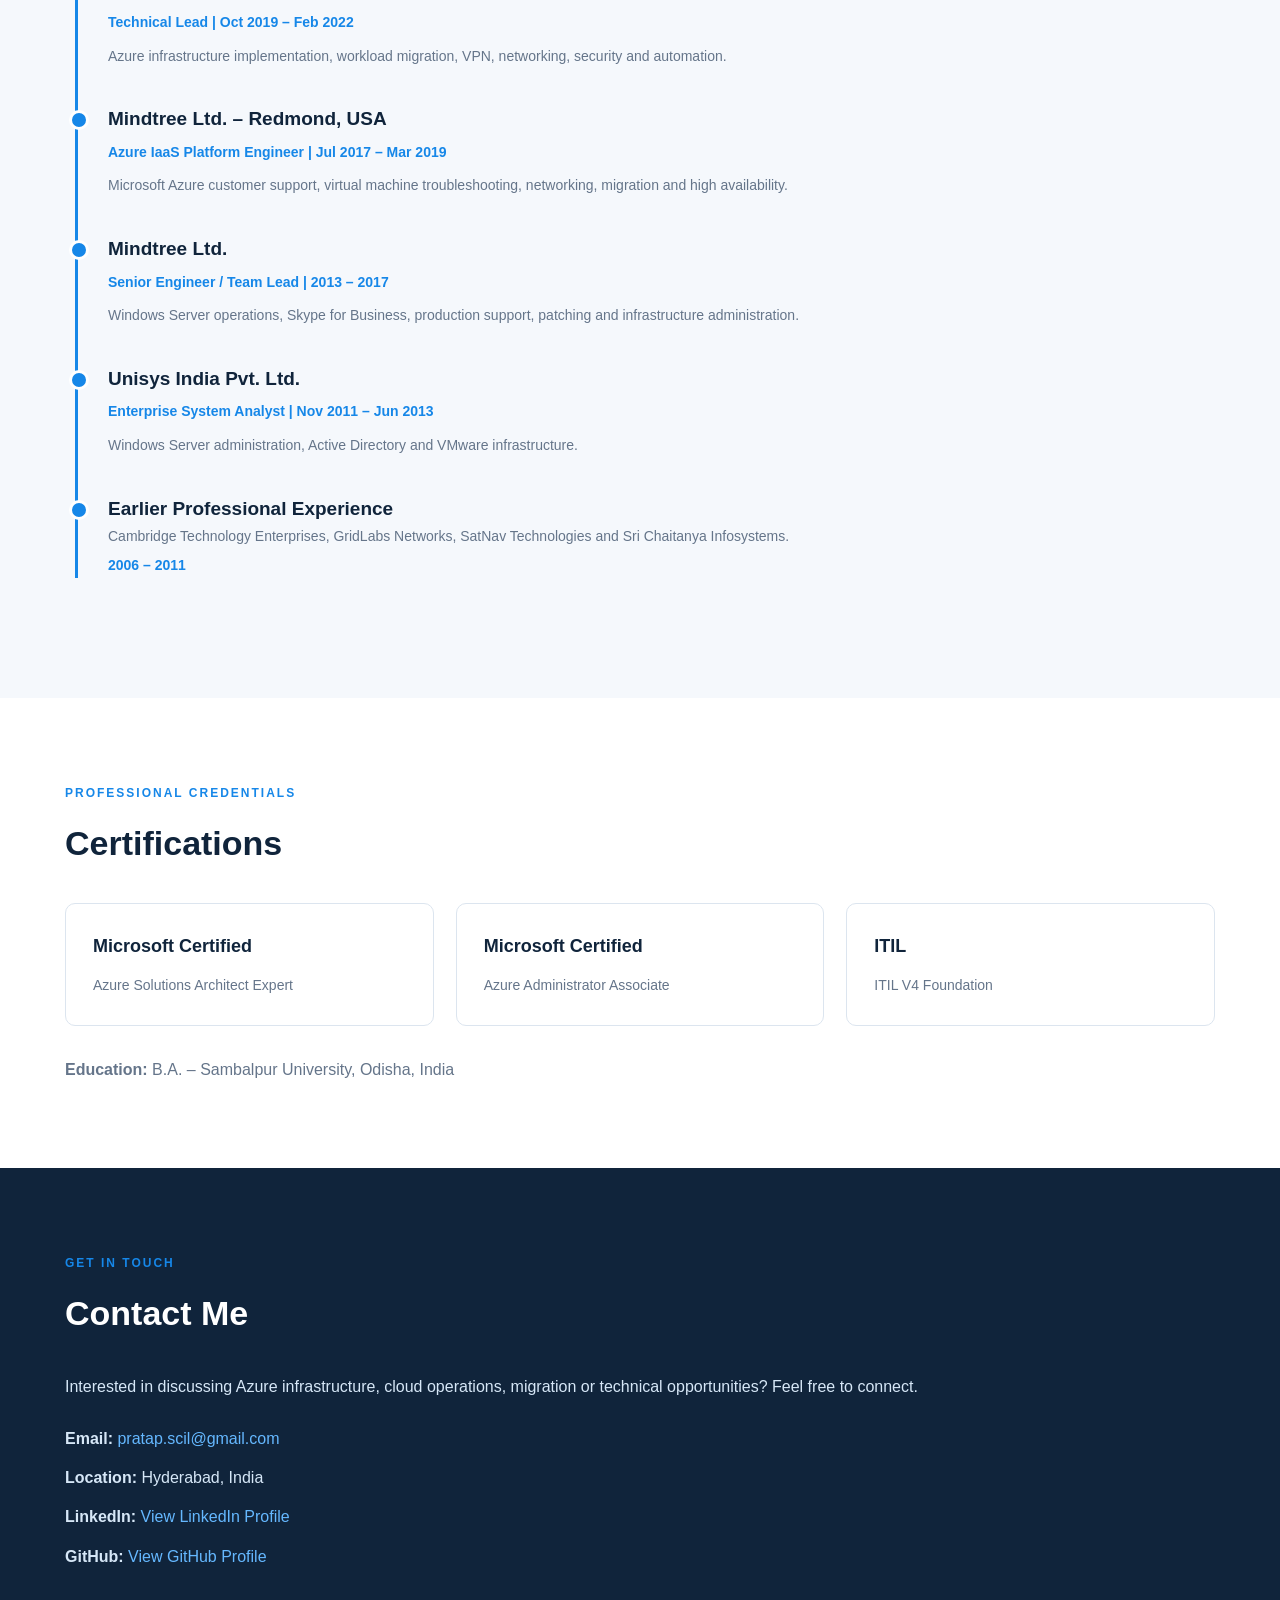
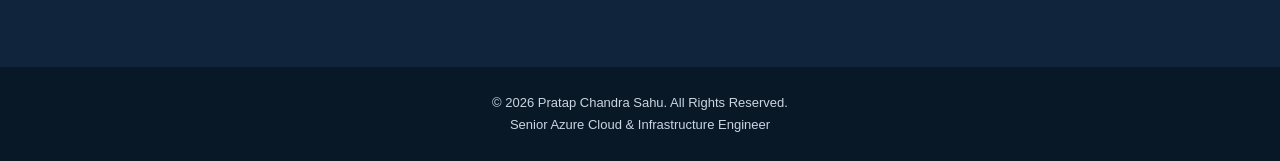
==== commit f91ea0b2: "reverting change made for testing" ====
--- a/index.html
+++ b/index.html
@@ -54,7 +54,7 @@
         <p class="eyebrow">WELCOME TO MY PROFESSIONAL PORTFOLIO</p>
 
         <h1>
-            Pratap Chandra Sahu - CI/CD Deployment Test
+            Pratap Chandra Sahu
         </h1>
 
         <h2>
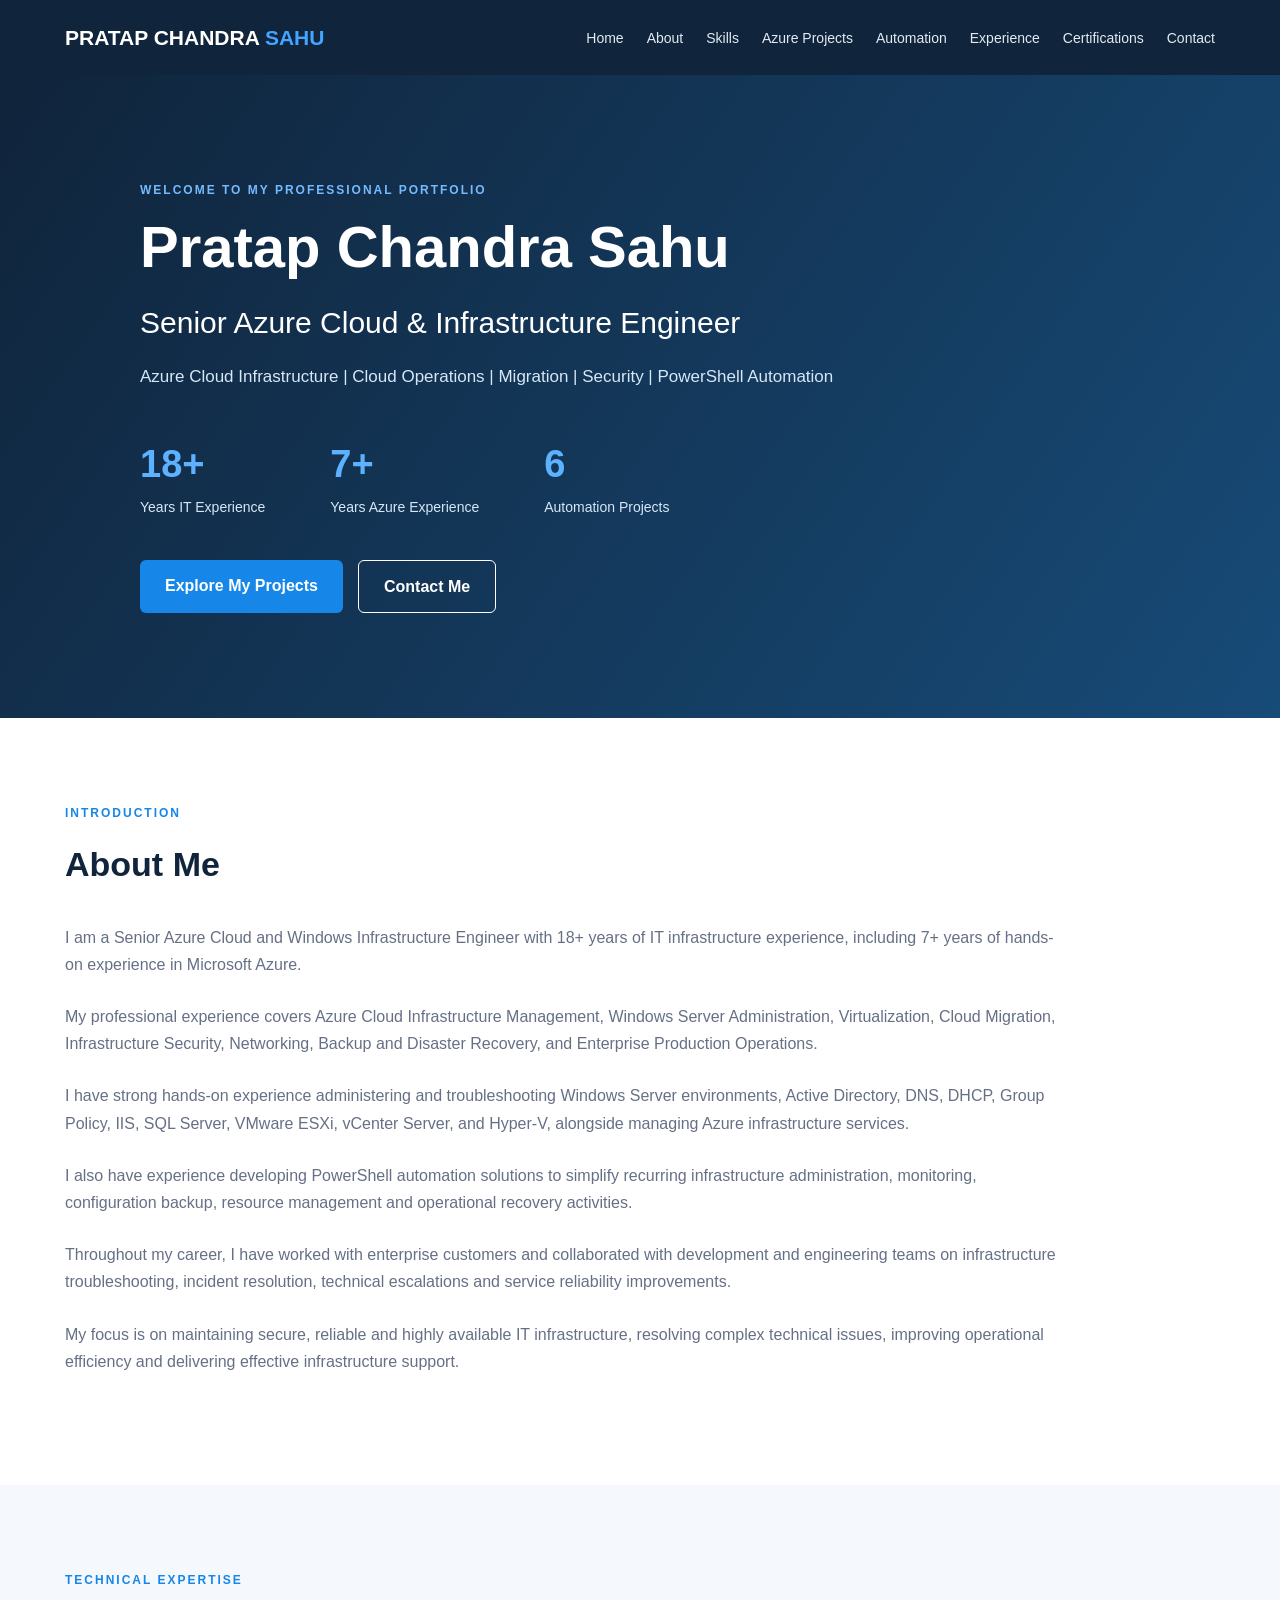
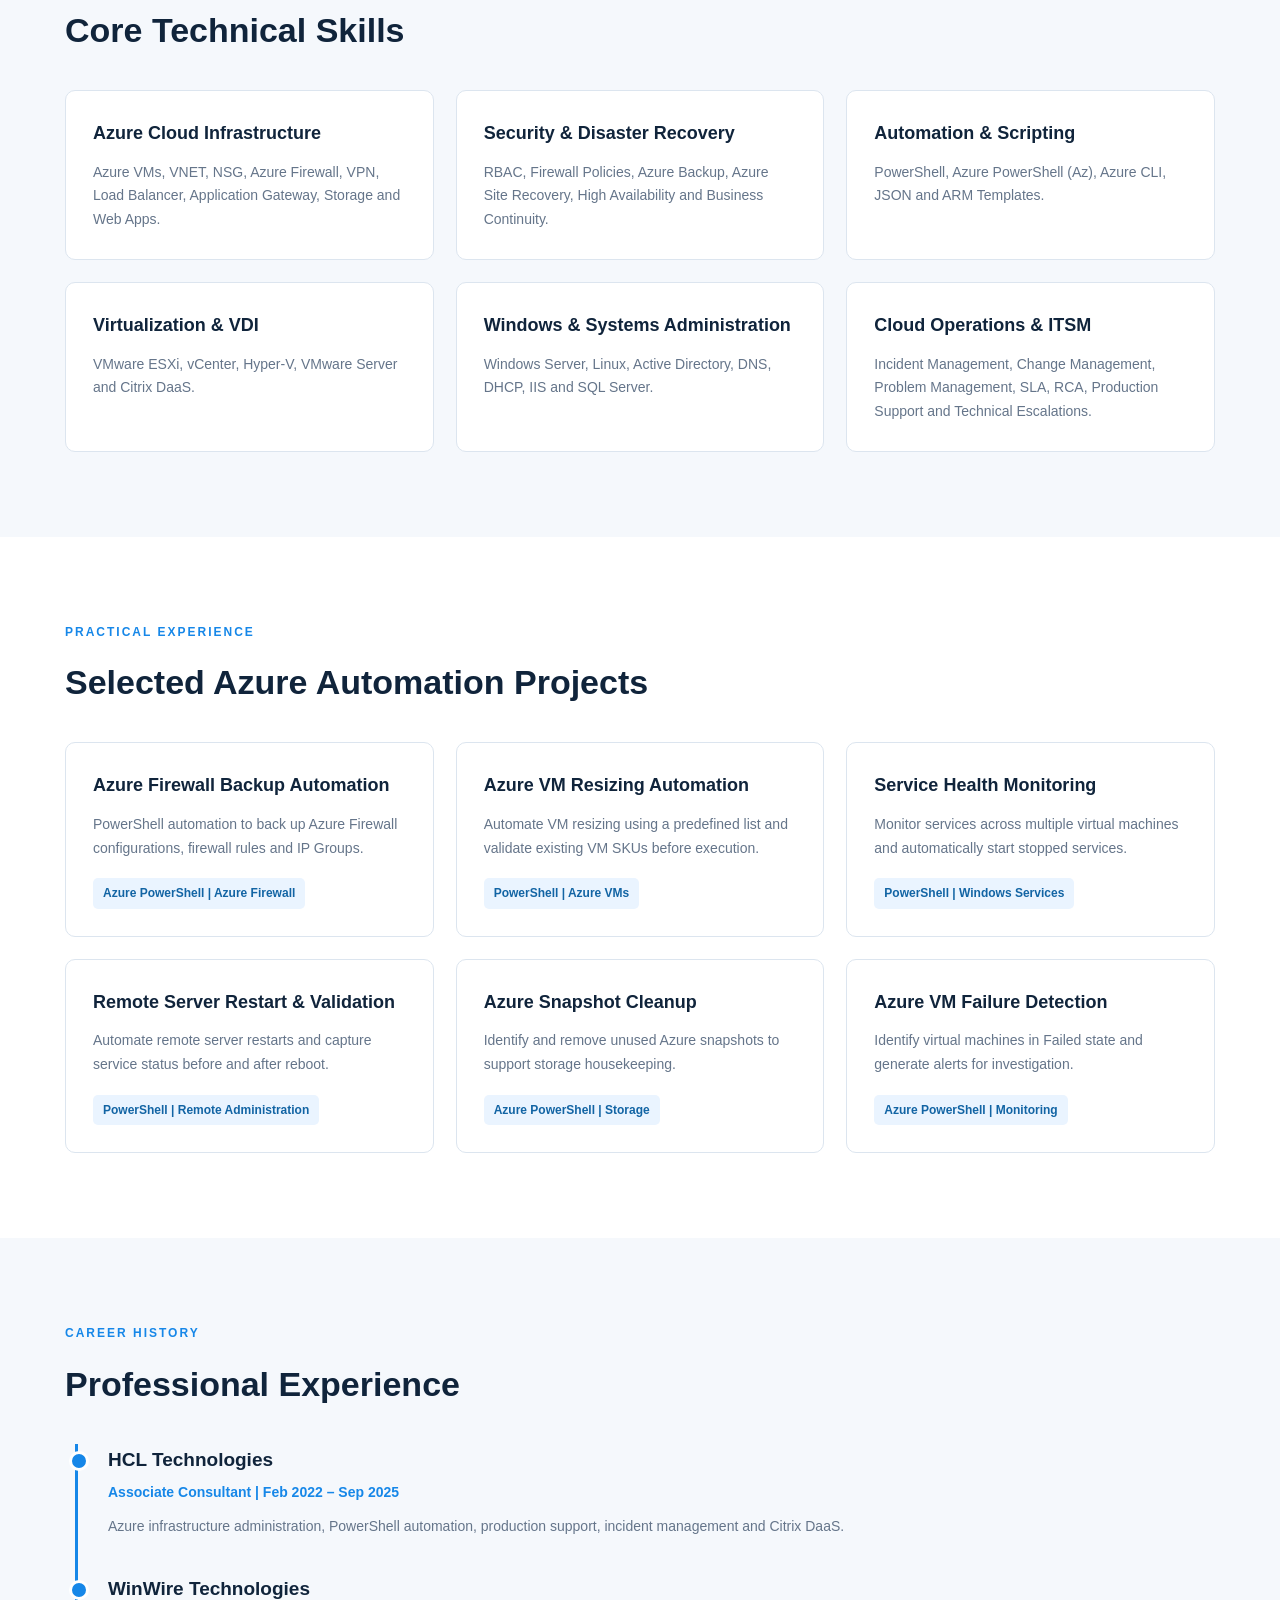
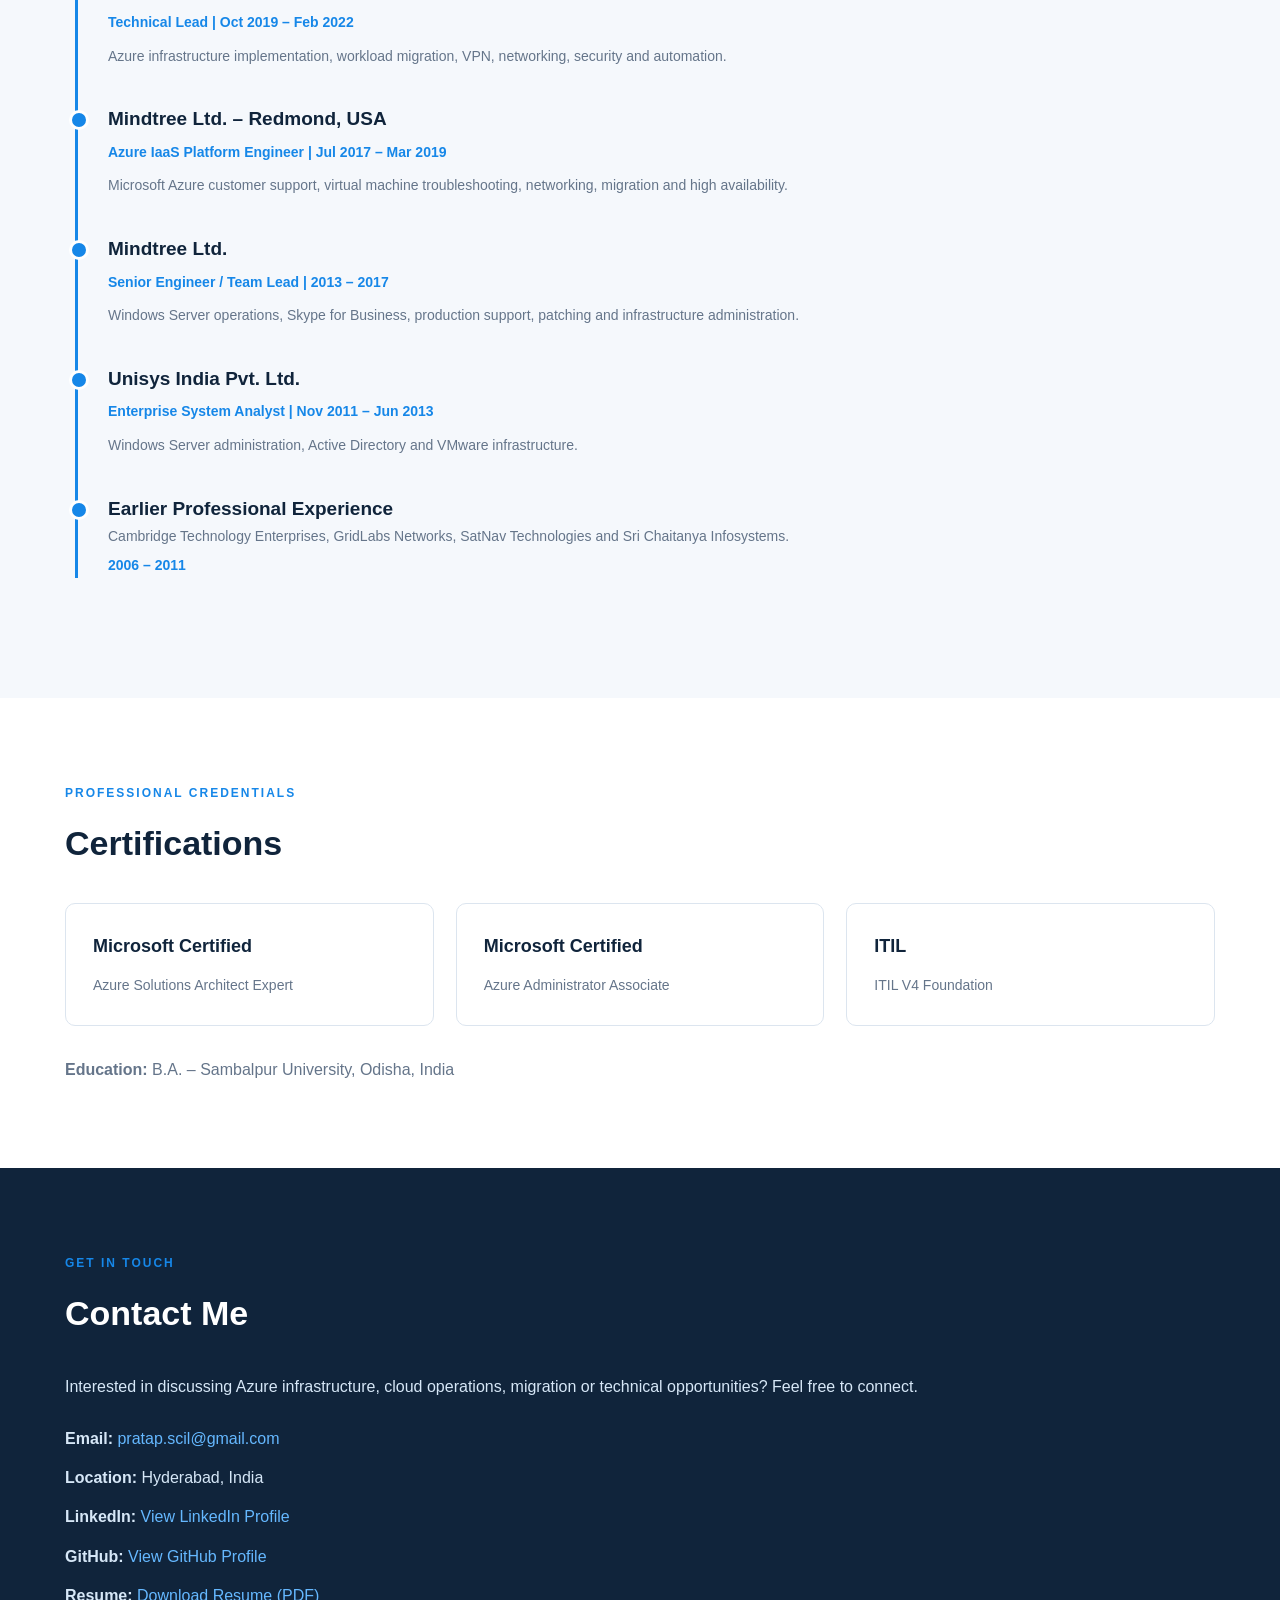
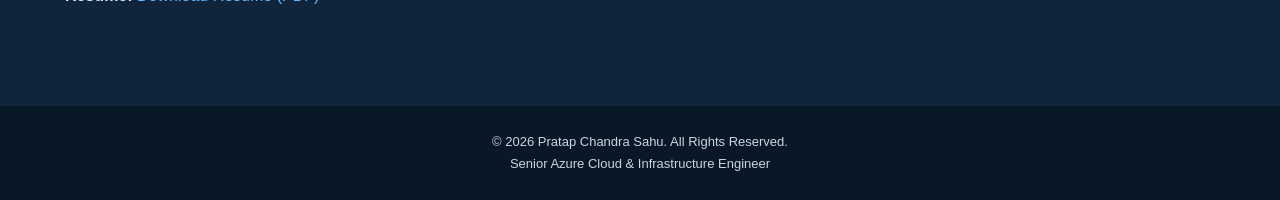
==== commit b2c12d85: "updated index.html for download resume section" ====
--- a/index.html
+++ b/index.html
@@ -38,7 +38,7 @@
             <li><a href="azure-projects.html">Azure Projects</a></li>
             <li><a href="automation.html">Automation</a></li>
             <li><a href="#experience">Experience</a></li>
-            <li><a href="#certifications">Certifications</a></li>
+            <li><a href="certifications.html">Certifications</a></li>
             <li><a href="#contact">Contact</a></li>
         </ul>
 
@@ -434,13 +434,21 @@
 
             <p>
                 <strong>GitHub:</strong>
-                <a href="https://github.com/pratapscilgit/Pratap_Sahu.github.io"
+                <a href="https://github.com/pratapscilgit"
                    target="_blank"
                    rel="noopener noreferrer">
                     View GitHub Profile
                 </a>
             </p>
 
+            <p>
+                <strong>Resume:</strong>
+                <a href="assets/documents/Pratap_Chandra_Sahu_Resume_9_Public_Portfolio.pdf"
+                   download>
+                    Download Resume (PDF)
+                </a>
+            </p>
+
         </div>
 
     </div>
--- a/assets/css/style.css
+++ b/assets/css/style.css
@@ -729,3 +729,276 @@
         font-size: 14px;
     }
 }
+
+/* =====================================
+   CERTIFICATIONS AND EDUCATION PAGE
+===================================== */
+
+.credentials-section {
+    margin-top: 55px;
+}
+
+.credentials-section h2 {
+    color: var(--navy);
+    font-size: 27px;
+    margin-bottom: 10px;
+}
+
+.credentials-grid {
+    display: grid;
+    grid-template-columns: repeat(3, 1fr);
+    gap: 24px;
+    margin-top: 25px;
+}
+
+.credential-card {
+    background: var(--white);
+    border: 1px solid var(--border);
+    border-top: 4px solid var(--azure);
+    border-radius: 9px;
+    padding: 25px;
+    box-shadow: 0 4px 14px rgba(20, 45, 78, 0.05);
+    display: flex;
+    flex-direction: column;
+    align-items: flex-start;
+}
+
+.credential-icon {
+    width: 52px;
+    height: 52px;
+    background: var(--azure-light);
+    color: var(--azure);
+    border-radius: 8px;
+    display: flex;
+    align-items: center;
+    justify-content: center;
+    font-size: 18px;
+    font-weight: 800;
+    margin-bottom: 20px;
+}
+
+.itil-icon {
+    font-size: 15px;
+}
+
+.credential-category {
+    color: var(--azure);
+    font-size: 11px;
+    font-weight: 800;
+    letter-spacing: 1.3px;
+    margin-bottom: 10px;
+}
+
+.credential-card h3 {
+    color: var(--navy);
+    font-size: 19px;
+    line-height: 1.45;
+    margin: 0 0 14px;
+}
+
+.credential-description {
+    color: var(--muted);
+    font-size: 14px;
+    line-height: 1.75;
+    margin-bottom: 20px;
+}
+
+.credential-provider {
+    display: inline-block;
+    margin-top: auto;
+    background: var(--background);
+    color: var(--text);
+    padding: 7px 12px;
+    border-radius: 5px;
+    font-size: 12px;
+    font-weight: 600;
+}
+
+/* Education card */
+
+.education-section {
+    margin-top: 65px;
+}
+
+.education-card {
+    display: flex;
+    align-items: center;
+    gap: 25px;
+    background: var(--white);
+    border: 1px solid var(--border);
+    border-left: 4px solid var(--azure);
+    border-radius: 9px;
+    padding: 28px;
+    margin-top: 25px;
+    box-shadow: 0 4px 14px rgba(20, 45, 78, 0.05);
+}
+
+.education-icon {
+    width: 65px;
+    height: 65px;
+    flex-shrink: 0;
+    background: var(--azure-light);
+    color: var(--azure);
+    border-radius: 8px;
+    display: flex;
+    align-items: center;
+    justify-content: center;
+    font-size: 20px;
+    font-weight: 800;
+}
+
+.education-details h3 {
+    color: var(--navy);
+    font-size: 21px;
+    margin: 5px 0 8px;
+}
+
+.education-institution {
+    color: var(--text);
+    font-size: 16px;
+    font-weight: 600;
+    margin-bottom: 5px;
+}
+
+.education-location {
+    color: var(--muted);
+    font-size: 14px;
+}
+
+/* Responsive layout */
+
+@media (max-width: 900px) {
+    .credentials-grid {
+        grid-template-columns: repeat(2, 1fr);
+    }
+}
+
+@media (max-width: 600px) {
+    .credentials-grid {
+        grid-template-columns: 1fr;
+    }
+
+    .credentials-section h2 {
+        font-size: 23px;
+    }
+
+    .credential-card {
+        padding: 21px;
+    }
+
+    .education-card {
+        padding: 20px;
+        gap: 16px;
+    }
+
+    .education-icon {
+        width: 52px;
+        height: 52px;
+    }
+}
+
+
+/* =====================================
+   CONTACT PAGE
+===================================== */
+
+.contact-grid {
+    display: grid;
+    grid-template-columns: repeat(3, 1fr);
+    gap: 24px;
+    margin-top: 40px;
+}
+
+.contact-card {
+    background: var(--white);
+    border: 1px solid var(--border);
+    border-top: 4px solid var(--azure);
+    border-radius: 9px;
+    padding: 28px;
+    box-shadow: 0 4px 14px rgba(20, 45, 78, 0.05);
+    display: flex;
+    flex-direction: column;
+    align-items: flex-start;
+}
+
+.contact-icon {
+    width: 52px;
+    height: 52px;
+    display: flex;
+    align-items: center;
+    justify-content: center;
+    background: var(--azure-light);
+    color: var(--azure);
+    border-radius: 8px;
+    font-size: 17px;
+    font-weight: 800;
+    margin-bottom: 20px;
+}
+
+.contact-card h2 {
+    color: var(--navy);
+    font-size: 20px;
+    margin-bottom: 12px;
+}
+
+.contact-card p {
+    color: var(--muted);
+    font-size: 14px;
+    line-height: 1.75;
+    margin-bottom: 20px;
+}
+
+.contact-card a {
+    color: var(--azure);
+    font-weight: 700;
+    font-size: 14px;
+    text-decoration: none;
+    overflow-wrap: anywhere;
+    margin-top: auto;
+}
+
+.contact-card a:hover {
+    text-decoration: underline;
+}
+
+.contact-message {
+    margin-top: 60px;
+    padding: 30px;
+    background: var(--background);
+    border-left: 4px solid var(--azure);
+    border-radius: 6px;
+}
+
+.contact-message h2 {
+    color: var(--navy);
+    font-size: 24px;
+    margin-bottom: 15px;
+}
+
+.contact-message p {
+    color: var(--muted);
+    line-height: 1.8;
+    margin-bottom: 12px;
+}
+
+/* Contact page responsive layout */
+
+@media (max-width: 900px) {
+    .contact-grid {
+        grid-template-columns: repeat(2, 1fr);
+    }
+}
+
+@media (max-width: 600px) {
+    .contact-grid {
+        grid-template-columns: 1fr;
+    }
+
+    .contact-card {
+        padding: 22px;
+    }
+
+    .contact-message {
+        padding: 22px;
+    }
+}
